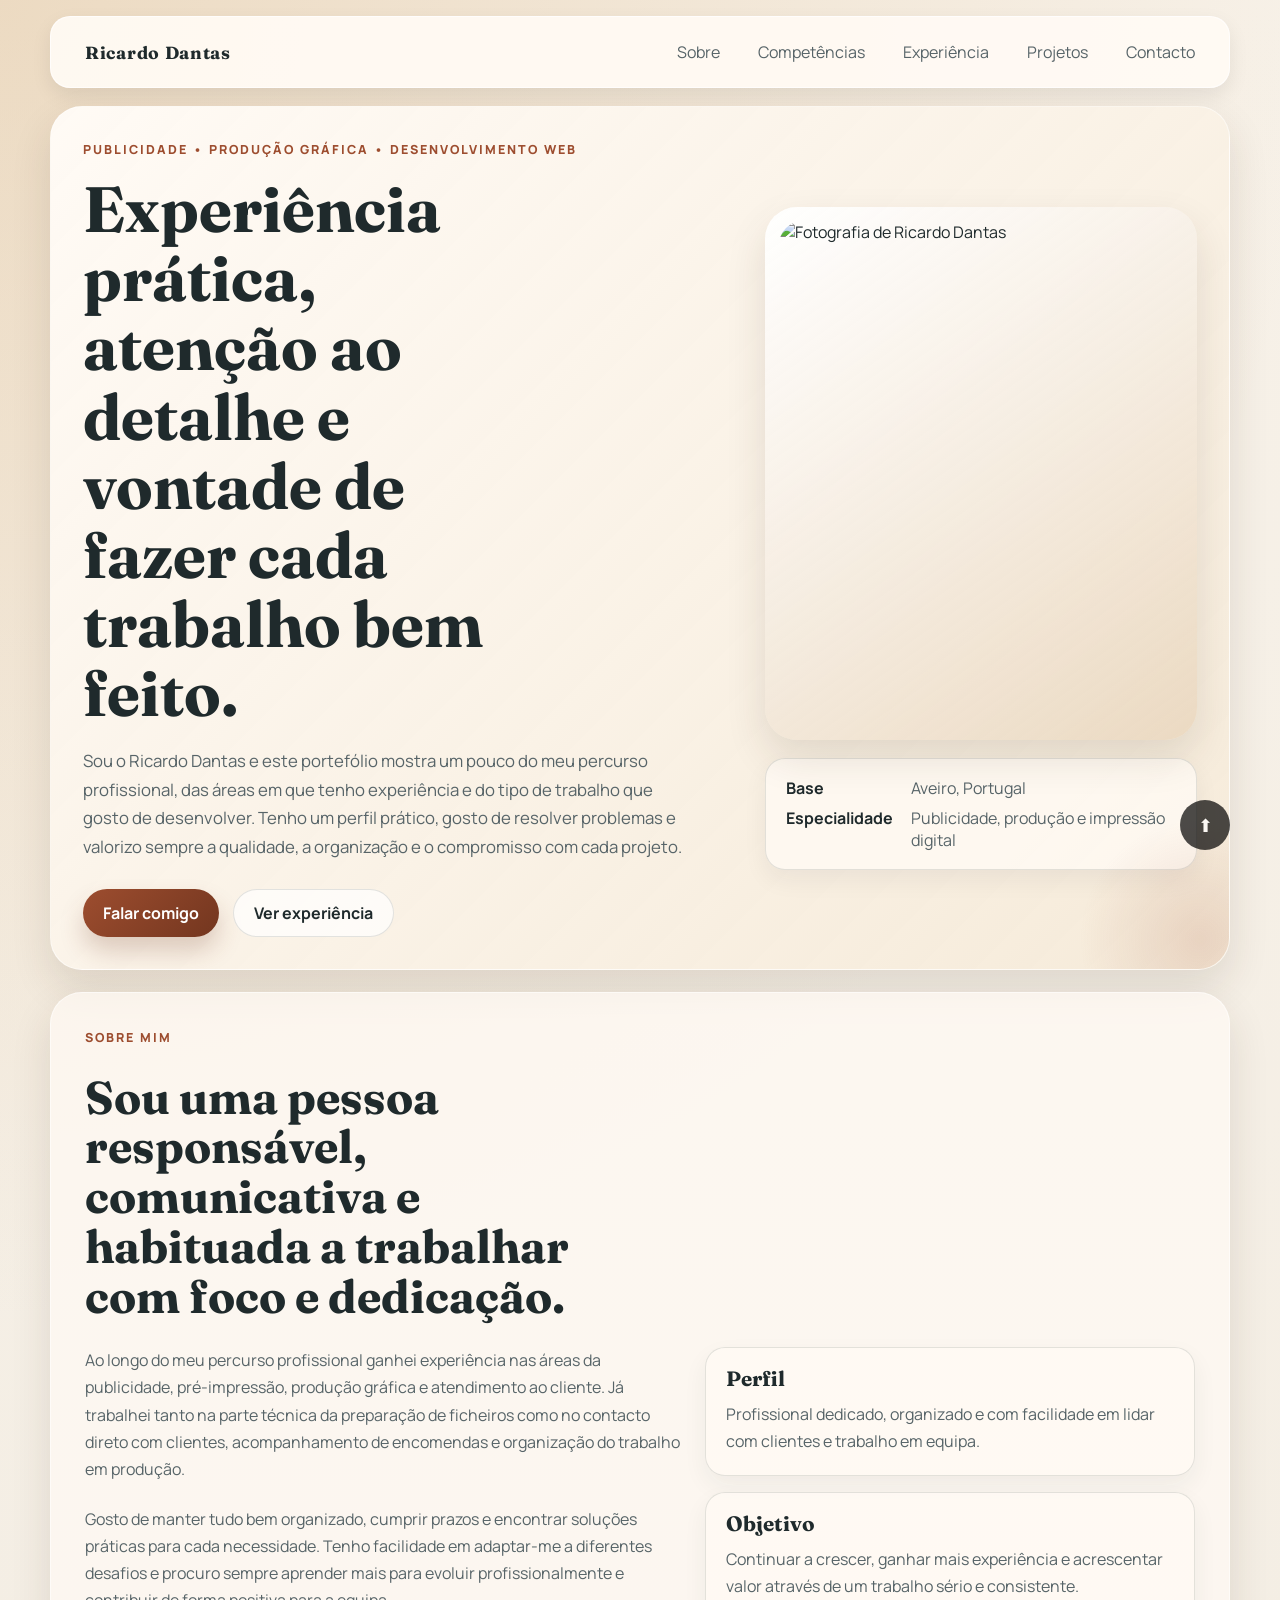
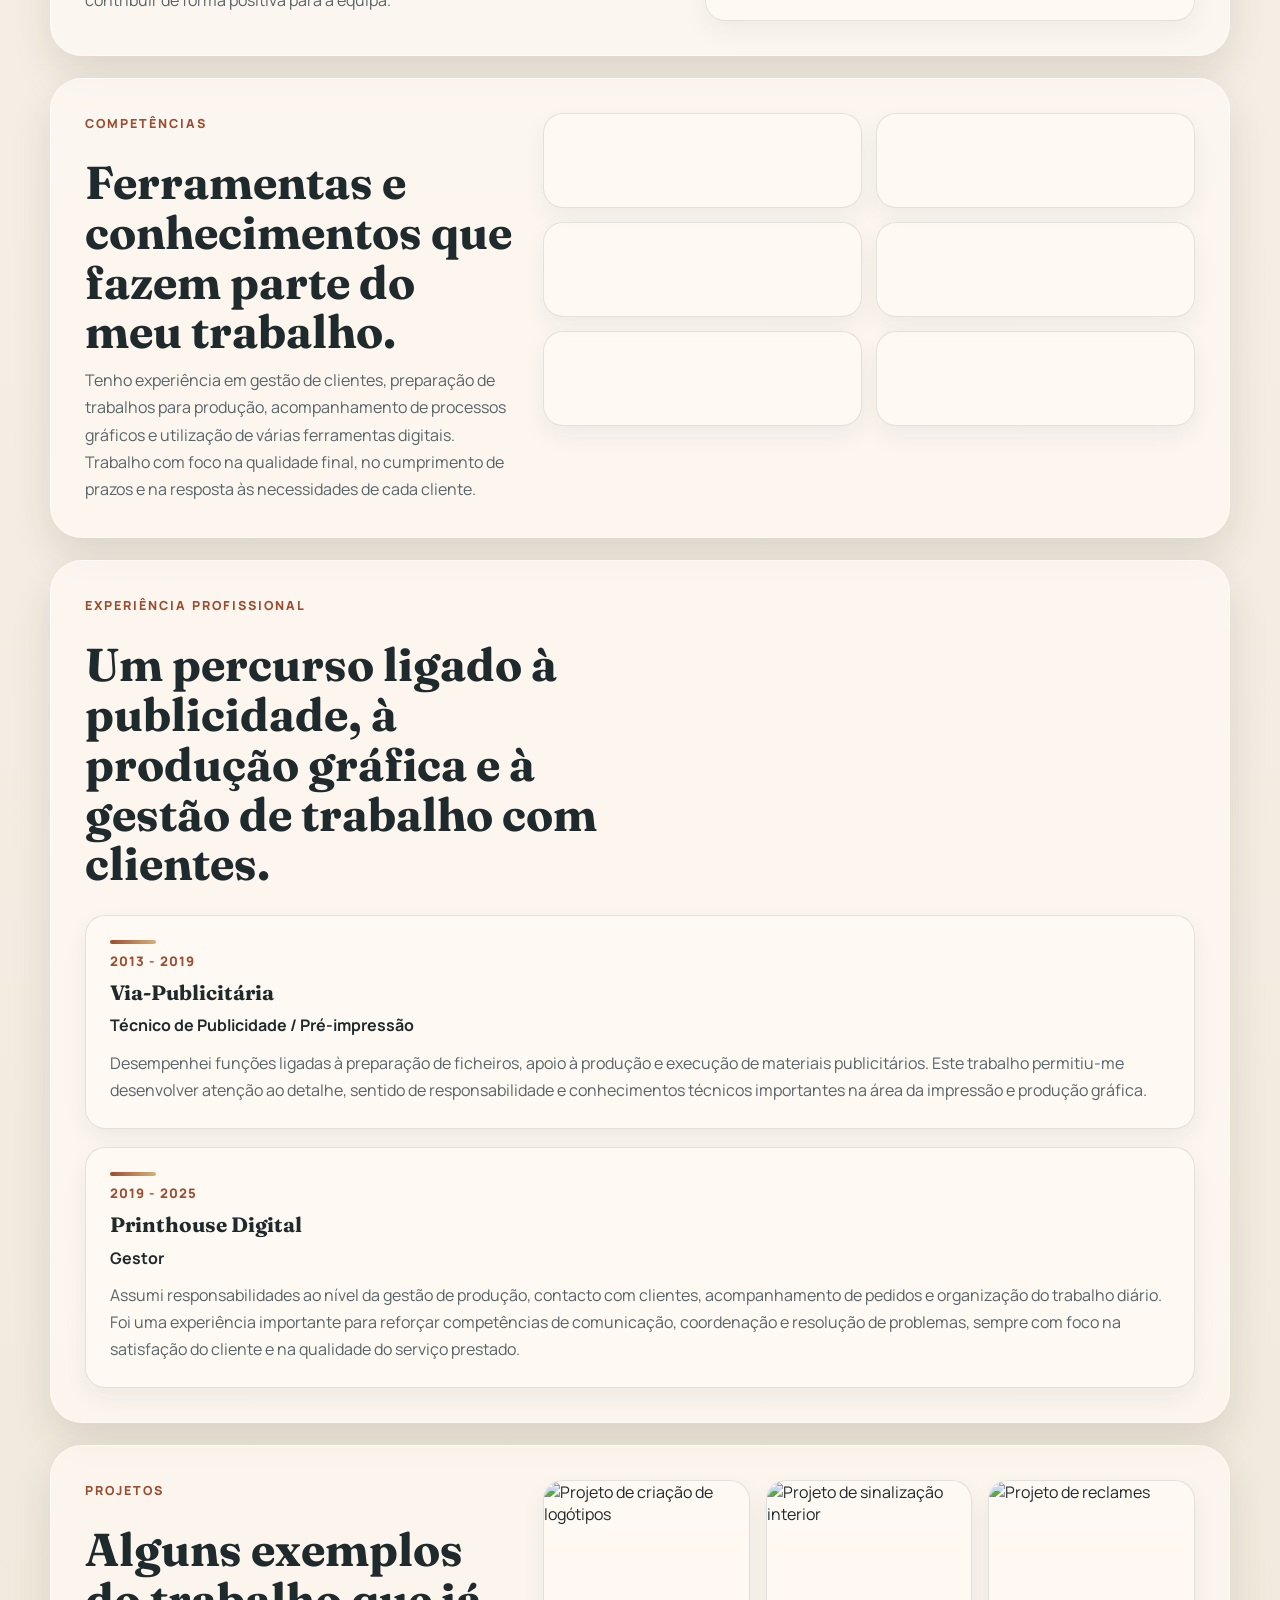
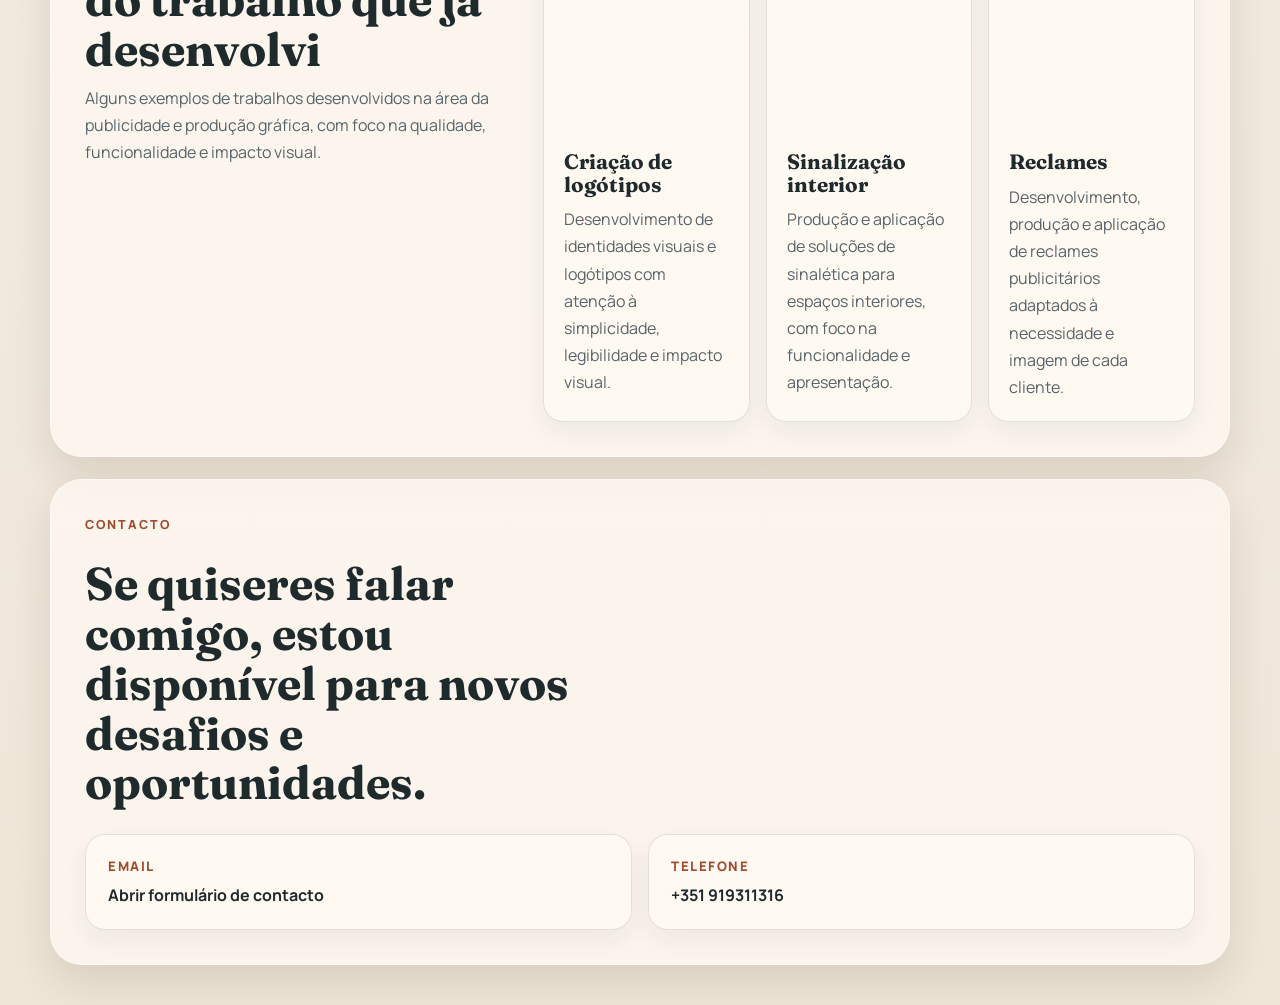
==== code/index.html @ 58f99d2b "primeiro commit" ====
<!DOCTYPE html>
<html lang="pt">
<head>
    <!-- Definições básicas do documento -->
    <meta charset="UTF-8">
    <meta name="viewport" content="width=device-width, initial-scale=1.0">

    <!-- Descrição da página para motores de pesquisa -->
    <meta name="description" content="Portefólio pessoal de Ricardo Dantas">

    <!-- Título da página apresentado no separador do navegador -->
    <title>Ricardo Dantas | Portefólio</title>

    <!-- Ligação antecipada aos servidores das fontes Google para melhor desempenho -->
    <link rel="preconnect" href="https://fonts.googleapis.com">
    <link rel="preconnect" href="https://fonts.gstatic.com" crossorigin>

    <!-- Importação das fontes utilizadas no site -->
    <link href="https://fonts.googleapis.com/css2?family=Fraunces:wght@500;600;700&family=Manrope:wght@400;500;700;800&display=swap" rel="stylesheet">

    <!-- Ligação ao ficheiro CSS principal -->
    <link rel="stylesheet" href="principal.css">

    <!-- Ícone apresentado no separador do navegador -->
    <link rel="icon" href="Favicon/favicon-32x32.png" type="image/png">
</head>
<body>
    <!-- Botão flutuante para voltar ao topo da página -->
    <a href="#inicio" class="botao-topo">⬆</a>

    <!-- Contentor geral da página -->
    <div class="pagina">

        <!-- Menu de navegação principal -->
        <nav class="menu">
            <!-- Nome / logótipo textual com ligação ao início -->
            <a href="#inicio" class="logo">Ricardo Dantas</a>

            <!-- Ligações de navegação entre secções da página -->
            <div class="menu-links">
                <a href="#sobre">Sobre</a>
                <a href="#competencias">Competências</a>
                <a href="#experiencia">Experiência</a>
                <a href="#projetos">Projetos</a>
                <a href="contactos.html">Contacto</a>
            </div>
        </nav>

        <!-- Cabeçalho principal da página -->
        <header class="topo">
            <!-- Secção hero / apresentação inicial -->
            <section id="inicio" class="hero">
                
                <!-- Bloco de texto principal de apresentação -->
                <div class="hero-texto">
                    <p class="rotulo">Publicidade • Produção gráfica • Desenvolvimento Web</p>
                    
                    <!-- Título principal da página -->
                    <h1>Experiência prática, atenção ao detalhe e vontade de fazer cada trabalho bem feito.</h1>
                    
                    <!-- Pequena apresentação pessoal -->
                    <p class="descricao-hero">
                        Sou o Ricardo Dantas e este portefólio mostra um pouco do meu percurso profissional,
                        das áreas em que tenho experiência e do tipo de trabalho que gosto de desenvolver.
                        Tenho um perfil prático, gosto de resolver problemas e valorizo sempre a qualidade,
                        a organização e o compromisso com cada projeto.
                    </p>

                    <!-- Botões de ação principais -->
                    <div class="hero-botoes">
                        <a href="contactos.html" class="botao botao-falar">Falar comigo</a>
                        <a href="#experiencia" class="botao botao-experiencia">Ver experiência</a>
                    </div>
                </div>

                <!-- Lado direito da hero com fotografia e informação rápida -->
                <div class="hero-lado">
                    <!-- Fotografia principal -->
                    <div class="foto-principal">
                        <img src="Imagens/eu1.jpeg" alt="Fotografia de Ricardo Dantas">
                    </div>

                    <!-- Cartão com informação resumida -->
                    <div class="cartao-info">
                        <strong>Base</strong>
                        <span>Aveiro, Portugal</span>
                        <strong>Especialidade</strong>
                        <span>Publicidade, produção e impressão digital</span>
                    </div>
                </div>
            </section>
        </header>

        <!-- Conteúdo principal do site -->
        <main>

            <!-- Secção Sobre mim -->
            <section id="sobre" class="secao">
                <div class="cabecalho-secao">
                    <p class="rotulo">Sobre mim</p>
                    <h2>Sou uma pessoa responsável, comunicativa e habituada a trabalhar com foco e dedicação.</h2>
                </div>

                <div class="grelha-sobre">
                    <!-- Texto descritivo sobre o perfil profissional -->
                    <div class="texto-sobre">
                        <p>
                            Ao longo do meu percurso profissional ganhei experiência nas áreas da publicidade,
                            pré-impressão, produção gráfica e atendimento ao cliente. Já trabalhei tanto na
                            parte técnica da preparação de ficheiros como no contacto direto com clientes,
                            acompanhamento de encomendas e organização do trabalho em produção.
                        </p>
                        <p>
                            Gosto de manter tudo bem organizado, cumprir prazos e encontrar soluções práticas
                            para cada necessidade. Tenho facilidade em adaptar-me a diferentes desafios e procuro
                            sempre aprender mais para evoluir profissionalmente e contribuir de forma positiva
                            para a equipa.
                        </p>
                    </div>

                    <!-- Pequenos cartões com resumo do perfil e objetivo -->
                    <div class="grelha-mini-cartoes">
                        <article class="mini-cartao">
                            <h3>Perfil</h3>
                            <p>Profissional dedicado, organizado e com facilidade em lidar com clientes e trabalho em equipa.</p>
                        </article>

                        <article class="mini-cartao">
                            <h3>Objetivo</h3>
                            <p>Continuar a crescer, ganhar mais experiência e acrescentar valor através de um trabalho sério e consistente.</p>
                        </article>
                    </div>
                </div>
            </section>

            <!-- Secção de competências -->
            <section id="competencias" class="secao">
                <div class="bloco-lateral">
                    <!-- Texto introdutório da secção -->
                    <div class="cabecalho-secao lateral">
                        <p class="rotulo">Competências</p>
                        <h2>Ferramentas e conhecimentos que fazem parte do meu trabalho.</h2>
                        <p>
                            Tenho experiência em gestão de clientes, preparação de trabalhos para produção,
                            acompanhamento de processos gráficos e utilização de várias ferramentas digitais.
                            Trabalho com foco na qualidade final, no cumprimento de prazos e na resposta às
                            necessidades de cada cliente.
                        </p>
                    </div>

                    <!-- Grelha com as competências / ferramentas -->
                    <div class="grelha-competencias">
                        <div class="cartao-competencia illustrator"><span></span></div>
                        <div class="cartao-competencia photoshop"><span></span></div>
                        <div class="cartao-competencia html"><span></span></div>
                        <div class="cartao-competencia css"><span></span></div>
                        <div class="cartao-competencia sql"><span></span></div>
                        <div class="cartao-competencia java"><span></span></div>
                    </div>
                </div>
            </section>

            <!-- Secção de experiência profissional -->
            <section id="experiencia" class="secao">
                <div class="cabecalho-secao">
                    <p class="rotulo">Experiência profissional</p>
                    <h2>Um percurso ligado à publicidade, à produção gráfica e à gestão de trabalho com clientes.</h2>
                </div>

                <!-- Cartões com experiências profissionais -->
                <div class="grelha-experiencia">
                    <article class="cartao-experiencia">
                        <span class="periodo">2013 - 2019</span>
                        <h3>Via-Publicitária</h3>
                        <p class="cargo">Técnico de Publicidade / Pré-impressão</p>
                        <p>
                            Desempenhei funções ligadas à preparação de ficheiros, apoio à produção e execução
                            de materiais publicitários. Este trabalho permitiu-me desenvolver atenção ao detalhe,
                            sentido de responsabilidade e conhecimentos técnicos importantes na área da impressão
                            e produção gráfica.
                        </p>
                    </article>

                    <article class="cartao-experiencia">
                        <span class="periodo">2019 - 2025</span>
                        <h3>Printhouse Digital</h3>
                        <p class="cargo">Gestor</p>
                        <p>
                            Assumi responsabilidades ao nível da gestão de produção, contacto com clientes,
                            acompanhamento de pedidos e organização do trabalho diário. Foi uma experiência
                            importante para reforçar competências de comunicação, coordenação e resolução de
                            problemas, sempre com foco na satisfação do cliente e na qualidade do serviço prestado.
                        </p>
                    </article>
                </div>
            </section>

            <!-- Secção de projetos -->
            <section id="projetos" class="secao">
                <div class="bloco-lateral">
                    <!-- Texto introdutório da secção -->
                    <div class="cabecalho-secao lateral texto-projetos">
                        <p class="rotulo">Projetos</p>
                        <h2>Alguns exemplos do trabalho que já desenvolvi</h2>
                        <p>
                            Alguns exemplos de trabalhos desenvolvidos na área da publicidade e produção gráfica, com foco na qualidade, funcionalidade e impacto visual.
                        </p>
                    </div>

                    <!-- Grelha com os projetos apresentados -->
                    <div class="grelha-projetos">
                        <article class="cartao-projeto-elegance">
                            <img src="Imagens/logos.png" alt="Projeto de criação de logótipos">
                            <div class="texto-projeto">
                                <h3>Criação de logótipos</h3>
                                <p>Desenvolvimento de identidades visuais e logótipos com atenção à simplicidade, legibilidade e impacto visual.</p>
                            </div>
                        </article>

                        <article class="cartao-projeto">
                            <img src="Imagens/sinaletica_interior.png" alt="Projeto de sinalização interior">
                            <div class="texto-projeto">
                                <h3>Sinalização interior</h3>
                                <p>Produção e aplicação de soluções de sinalética para espaços interiores, com foco na funcionalidade e apresentação.</p>
                            </div>
                        </article>

                        <article class="cartao-projeto">
                            <img src="Imagens/reclames.png" alt="Projeto de reclames">
                            <div class="texto-projeto">
                                <h3>Reclames</h3>
                                <p>Desenvolvimento, produção e aplicação de reclames publicitários adaptados à necessidade e imagem de cada cliente.</p>
                            </div>
                        </article>
                    </div>
                </div>
            </section>

            <!-- Secção de contacto -->
            <section id="contacto" class="secao">
                <div class="cabecalho-secao">
                    <p class="rotulo">Contacto</p>
                    <h2>Se quiseres falar comigo, estou disponível para novos desafios e oportunidades.</h2>
                </div>

                <!-- Opções rápidas de contacto -->
                <div class="grelha-contacto">
                    <a href="contactos.html" class="cartao-contacto">
                        <span>Email</span>
                        <strong>Abrir formulário de contacto</strong>
                    </a>

                    <a href="contactos.html" class="cartao-contacto">
                        <span>Telefone</span>
                        <strong>+351 919311316</strong>
                    </a>
                </div>
            </section>
        </main>
    </div>

</body>
</html>
---- code/principal.css ----
/* =========================================================
   VARIÁVEIS GLOBAIS
   Cores, sombras, raios e largura máxima do layout
========================================================= */
:root {
    --cor-fundo: #f3ede3;
    --cor-superficie: rgba(255, 250, 244, 0.8);
    --cor-texto: #1f2a2c;
    --cor-texto-suave: #576468;
    --cor-linha: rgba(31, 42, 44, 0.12);
    --cor-marca: #9d4d2f;
    --cor-marca-escura: #73361f;
    --cor-destaque: #d8b07b;
    --sombra: 0 18px 40px rgba(54, 38, 24, 0.12);
    --raio-grande: 28px;
    --raio-medio: 20px;
    --raio-pequeno: 14px;
    --largura-maxima: 1180px;
}

/* =========================================================
   REGRAS GERAIS
   Reset básico e estilos globais
========================================================= */
* {
    box-sizing: border-box;
}

html {
    scroll-behavior: smooth;
}

body {
    margin: 0;
    font-family: "Manrope", sans-serif;
    color: var(--cor-texto);
    background:
        radial-gradient(circle at top left, rgba(216, 176, 123, 0.35), transparent 30%),
        linear-gradient(180deg, #f7f1e8 0%, var(--cor-fundo) 52%, #efe6d8 100%);
}

img {
    display: block;
    max-width: 100%;
}

a {
    color: inherit;
}

section {
    scroll-margin-top: 110px;
}

/* =========================================================
   ESTRUTURA GERAL DA PÁGINA
========================================================= */
.pagina {
    width: min(calc(100% - 32px), var(--largura-maxima));
    margin: 16px auto 40px;
}

.topo,
.secao {
    border: 1px solid rgba(255, 255, 255, 0.55);
    border-radius: 32px;
    background: rgba(255, 250, 244, 0.72);
    box-shadow: var(--sombra);
}

.topo {
    position: relative;
    overflow: hidden;
    padding: 32px;
    background:
        linear-gradient(135deg, rgba(255, 250, 244, 0.92), rgba(243, 229, 207, 0.78)),
        #fff;
}

/* Efeito decorativo no canto inferior direito do topo */
.topo::after {
    content: "";
    position: absolute;
    right: -100px;
    bottom: -100px;
    width: 260px;
    height: 260px;
    border-radius: 50%;
    background: radial-gradient(circle, rgba(157, 77, 47, 0.15), transparent 65%);
    pointer-events: none;
}

main {
    display: grid;
    gap: 22px;
    margin-top: 22px;
}

.secao {
    padding: 34px;
    animation: aparecer 0.8s ease both;
}

/* =========================================================
   MENU DE NAVEGAÇÃO
========================================================= */
.menu {
    display: flex;
    align-items: center;
    justify-content: space-between;
    gap: 24px;
    margin-bottom: 18px;
    position: static;
    top: 10px;
    z-index: 1000;
    padding: 14px 20px;
    border: 1px solid rgba(255, 255, 255, 0.7);
    border-radius: 20px;
    background-color: rgba(255, 250, 244, 0.95);
    box-shadow: 0 8px 20px rgba(0, 0, 0, 0.08);
}

/* Nome/logótipo no menu */
.logo {
    font-family: "Fraunces", serif;
    font-size: 1.1rem;
    font-weight: 700;
    text-decoration: none;
    letter-spacing: 0.04em;
    padding: 10px 14px;
    border-radius: 999px;
}

/* Área dos links do menu */
.menu-links {
    display: flex;
    flex-wrap: wrap;
    justify-content: flex-end;
    gap: 10px;
    border-radius: 999px;
    text-decoration: none;
    color: var(--cor-texto-suave);
    transition: background-color 0.25s ease, color 0.25s ease, transform 0.25s ease;
}

/* Estilo de cada link do menu */
.menu-links a {
    padding: 10px 14px;
    border-radius: 999px;
    text-decoration: none;
    color: var(--cor-texto-suave);
    transition: background-color 0.25s ease, color 0.25s ease, transform 0.25s ease;
}

/* Efeitos hover/focus no logótipo e links */
.logo:hover,
.menu-links a:hover,
.menu-links a:focus-visible {
    color: var(--cor-texto);
    background-color: rgba(255, 255, 255, 0.9);
    transform: translateY(-1px) scale(1.03);
}

.logo:hover {
    background-color: #efe6d8;
}

/* =========================================================
   TIPOGRAFIA E TEXTOS
========================================================= */
.rotulo {
    margin: 0 0 14px;
    font-size: 0.78rem;
    font-weight: 800;
    letter-spacing: 0.16em;
    text-transform: uppercase;
    color: var(--cor-marca);
}

h1,
h2,
h3 {
    margin: 0;
    font-family: "Fraunces", serif;
    line-height: 1.08;
}

h1 {
    max-width: 11ch;
    font-size: clamp(2.8rem, 5vw, 5.2rem);
}

h2 {
    max-width: 16ch;
    font-size: clamp(2rem, 3.6vw, 3rem);
}

h3 {
    font-size: 1.3rem;
}

p {
    margin: 0;
    line-height: 1.7;
    color: var(--cor-texto-suave);
}

/* =========================================================
   SECÇÃO HERO / APRESENTAÇÃO INICIAL
========================================================= */
.hero {
    display: grid;
    grid-template-columns: minmax(0, 1.2fr) minmax(280px, 0.8fr);
    gap: 34px;
    align-items: center;
}

/* Texto descritivo da área principal */
.descricao-hero {
    max-width: 60ch;
    margin-top: 20px;
    font-size: 1.05rem;
}

/* Área dos botões principais */
.hero-botoes {
    display: flex;
    flex-wrap: wrap;
    gap: 14px;
    margin-top: 28px;
}

/* Estilo base dos botões */
.botao,
.botao-falar {
    display: inline-flex;
    align-items: center;
    justify-content: center;
    min-height: 48px;
    padding: 0 20px;
    border-radius: 999px;
    text-decoration: none;
    font-weight: 700;
    transition: transform 0.25s ease, box-shadow 0.25s ease, background-color 0.25s ease;
}

/* Efeito ao passar o rato / navegar com teclado */
.botao:hover,
.botao:focus-visible {
    transform: translateY(-2px) scale(1.03);
}

/* Botão principal */
.botao-falar {
    color: #fff;
    background: linear-gradient(135deg, var(--cor-marca), var(--cor-marca-escura));
    box-shadow: 0 14px 24px rgba(115, 54, 31, 0.22);
}

/* Botão secundário */
.botao-experiencia {
    border: 1px solid var(--cor-linha);
    background: rgba(255, 255, 255, 0.7);
}

/* Lado direito da hero */
.hero-lado {
    display: grid;
    gap: 18px;
}

/* Moldura da imagem principal */
.foto-principal {
    padding: 14px;
    border-radius: 32px;
    background: linear-gradient(145deg, rgba(255, 255, 255, 0.95), rgba(230, 209, 182, 0.7));
    box-shadow: var(--sombra);
    animation: aparecer 0.9s ease both;
}

.foto-principal img {
    width: 100%;
    aspect-ratio: 4 / 5;
    object-fit: cover;
    border-radius: 24px;
}

/* =========================================================
   CARTÕES GERAIS
========================================================= */
.cartao-info,
.mini-cartao,
.cartao-experiencia,
.cartao-projeto,
.cartao-projeto-elegance,
.cartao-contacto,
.cartao-competencia {
    border: 1px solid var(--cor-linha);
    border-radius: var(--raio-medio);
    background: var(--cor-superficie);
    box-shadow: 0 10px 24px rgba(31, 42, 44, 0.06);
}

/* Cartão de informação rápida na hero */
.cartao-info {
    display: grid;
    grid-template-columns: auto 1fr;
    gap: 8px 18px;
    padding: 18px 20px;
}

.cartao-info strong {
    color: var(--cor-texto);
}

.cartao-info span {
    color: var(--cor-texto-suave);
}

/* =========================================================
   CABEÇALHOS DAS SECÇÕES
========================================================= */
.cabecalho-secao {
    display: grid;
    gap: 10px;
    margin-bottom: 26px;
}

.cabecalho-secao p {
    max-width: 58ch;
}

/* Estrutura com texto lateral e conteúdo ao lado */
.bloco-lateral {
    display: grid;
    grid-template-columns: minmax(240px, 0.8fr) minmax(0, 1.2fr);
    gap: 24px;
    align-items: start;
}

.lateral {
    margin-bottom: 0;
    position: static;
    top: 90px;
}

/* =========================================================
   SECÇÃO SOBRE
========================================================= */
.grelha-sobre {
    display: grid;
    grid-template-columns: minmax(0, 1.1fr) minmax(280px, 0.9fr);
    gap: 20px;
}

.texto-sobre {
    display: grid;
    gap: 16px;
}

.grelha-mini-cartoes {
    display: grid;
    gap: 16px;
}

.mini-cartao {
    padding: 20px;
    transition: transform 0.25s ease;
}

.mini-cartao:hover {
    transform: translateY(-4px) scale(1.03);
}

.mini-cartao p {
    margin-top: 10px;
}

/* SECÇÃO COMPETÊNCIAS */


.grelha-competencias {
    display: grid;
    grid-template-columns: repeat(2, minmax(0, 1fr));
    gap: 14px;
    align-content: start;
}

/* Cartões com logos/competências */
.cartao-competencia {
    display: flex;
    align-items: center;
    justify-content: center;
    min-height: 95px;
    padding: 18px 20px;
    text-align: center;
    color: #ffffff;
    background-size: cover;
    background-position: center;
    background-repeat: no-repeat;
    position: relative;
    overflow: hidden;
    transition: transform 0.25s ease, box-shadow 0.25s ease;
}

/* Camada decorativa/overlay */
.cartao-competencia::before {
    content: "";
    position: absolute;
    inset: 0;
    background: rgba(255, 255, 255, 0);
}

.cartao-competencia:hover {
    transform: translateY(-4px) scale(1.03);
    box-shadow: 0 16px 28px rgba(31, 42, 44, 0.08);
}

.cartao-competencia span {
    position: relative;
    z-index: 1;
    font-weight: 700;
}

/* Imagens de fundo para cada competência */
.illustrator {
    background-image: url("Imagens/illustrator.png");
}

.photoshop {
    background-image: url("Imagens/photoshop.png");
}

.html {
    background-image: url("Imagens/html.png");
}

.css {
    background-image: url("Imagens/css.png");
}

.sql {
    background-image: url("Imagens/sql.png");
}

.java {
    background-image: url("Imagens/java.png");
}

/* SECÇÃO EXPERIÊNCIA  */

.grelha-experiencia {
    display: grid;
    gap: 18px;
}

.cartao-experiencia {
    position: relative;
    padding: 24px;
    transition: transform 0.25s ease;
}

.cartao-experiencia:hover {
    transform: translateY(-4px) scale(1.1);
}

/* Linha decorativa no topo do cartão */
.cartao-experiencia::before {
    content: "";
    position: absolute;
    top: 24px;
    left: 24px;
    width: 46px;
    height: 4px;
    border-radius: 999px;
    background: linear-gradient(90deg, var(--cor-marca), var(--cor-destaque));
}

/* Período temporal da experiência */
.periodo {
    display: inline-block;
    margin-top: 12px;
    margin-bottom: 12px;
    color: var(--cor-marca);
    font-weight: 800;
    letter-spacing: 0.08em;
    text-transform: uppercase;
    font-size: 0.82rem;
}

/* Cargo desempenhado */
.cargo {
    margin-top: 8px;
    margin-bottom: 10px;
    color: var(--cor-texto);
    font-weight: 700;
}


/* SECÇÃO PROJETOS */

.grelha-projetos {
    display: grid;
    grid-template-columns: repeat(3, minmax(0, 1fr));
    gap: 16px;
}

.cartao-projeto-elegance,
.cartao-projeto {
    overflow: hidden;
    display: flex;
    flex-direction: column;
    min-height: 320px;
    transition: transform 0.28s ease, box-shadow 0.28s ease;
}

/* Efeito hover nos cartões de projeto */

.cartao-projeto-elegance:hover,
.cartao-projeto:hover {
    transform: translateY(-6px) scale(1.1);
    box-shadow: 0 20px 36px rgba(31, 42, 44, 0.12);
}

/* Imagens dos projetos */

.cartao-projeto-elegance img,
.cartao-projeto img {
    width: 100%;
    height: 250px;
    object-fit: cover;
    object-position: 55% center;
}

/* Texto interno dos projetos */

.texto-projeto {
    display: grid;
    gap: 10px;
    padding: 20px;
}

/* SECÇÃO CONTACTO */

.grelha-contacto {
    display: grid;
    grid-template-columns: repeat(2, minmax(0, 1fr));
    gap: 16px;
}

/* Cartões clicáveis de contacto */

.cartao-contacto {
    display: grid;
    gap: 8px;
    padding: 22px;
    text-decoration: none;
    transition: transform 0.25s ease;
}

.cartao-contacto span {
    color: var(--cor-marca);
    font-size: 0.82rem;
    font-weight: 800;
    letter-spacing: 0.12em;
    text-transform: uppercase;
}

.cartao-contacto strong {
    font-size: 1rem;
    line-height: 1.5;
}

.cartao-contacto:hover,
.cartao-contacto:focus-visible {
    transform: translateY(-3px) scale(1.03);
}

/* BOTÃO FIXO PARA VOLTAR AO TOPO*/

.botao-topo {
    position: fixed;
    bottom: 50px;
    right: 50px;
    background-color: #000;
    color: #fff;
    padding: 0;
    height: 50px;
    width: 50px;
    border-radius: 50%;
    text-decoration: none;
    font-size: 18px;
    opacity: 0.7;
    transition: 0.3s;
    display: flex;
    align-items: center;
    justify-content: center;
    z-index: 999;
}

.botao-topo:hover {
    opacity: 1;
    background-color: white;
    color: #000;
}

 /* ANIMAÇÃO DE ENTRADA*/

@keyframes aparecer {
    from {
        opacity: 0;
        transform: translateY(22px);
    }

    to {
        opacity: 1;
        transform: translateY(0);
    }
}

/*  RESPONSIVIDADE - TABLET */

@media (max-width: 960px) {
    .hero,
    .grelha-sobre,
    .bloco-lateral,
    .grelha-contacto,
    .grelha-projetos {
        grid-template-columns: 1fr;
    }

    .lateral {
        position: static;
    }

    .menu {
        flex-direction: column;
        align-items: flex-start;
    }

    .menu-links {
        justify-content: flex-start;
    }
}

/* RESPONSIVIDADE - TELEMÓVEL*/

@media (max-width: 720px) {
    .pagina {
        width: min(calc(100% - 20px), var(--largura-maxima));
        margin-top: 10px;
    }

    .topo,
    .secao {
        padding: 20px;
        border-radius: 24px;
    }

    .menu {
        padding: 12px 14px;
    }

    h1 {
        max-width: 100%;
        font-size: clamp(2.2rem, 12vw, 3.4rem);
    }

    h2 {
        max-width: 100%;
    }

    .hero {
        grid-template-columns: 1fr;
    }

    .hero-botoes {
        flex-direction: column;
    }

    .botao {
        width: 100%;
    }

    .grelha-competencias,
    .grelha-contacto {
        grid-template-columns: 1fr;
    }

    .cartao-projeto
    .cartao-projeto-elegance img {
        height: 200px;
    }
}
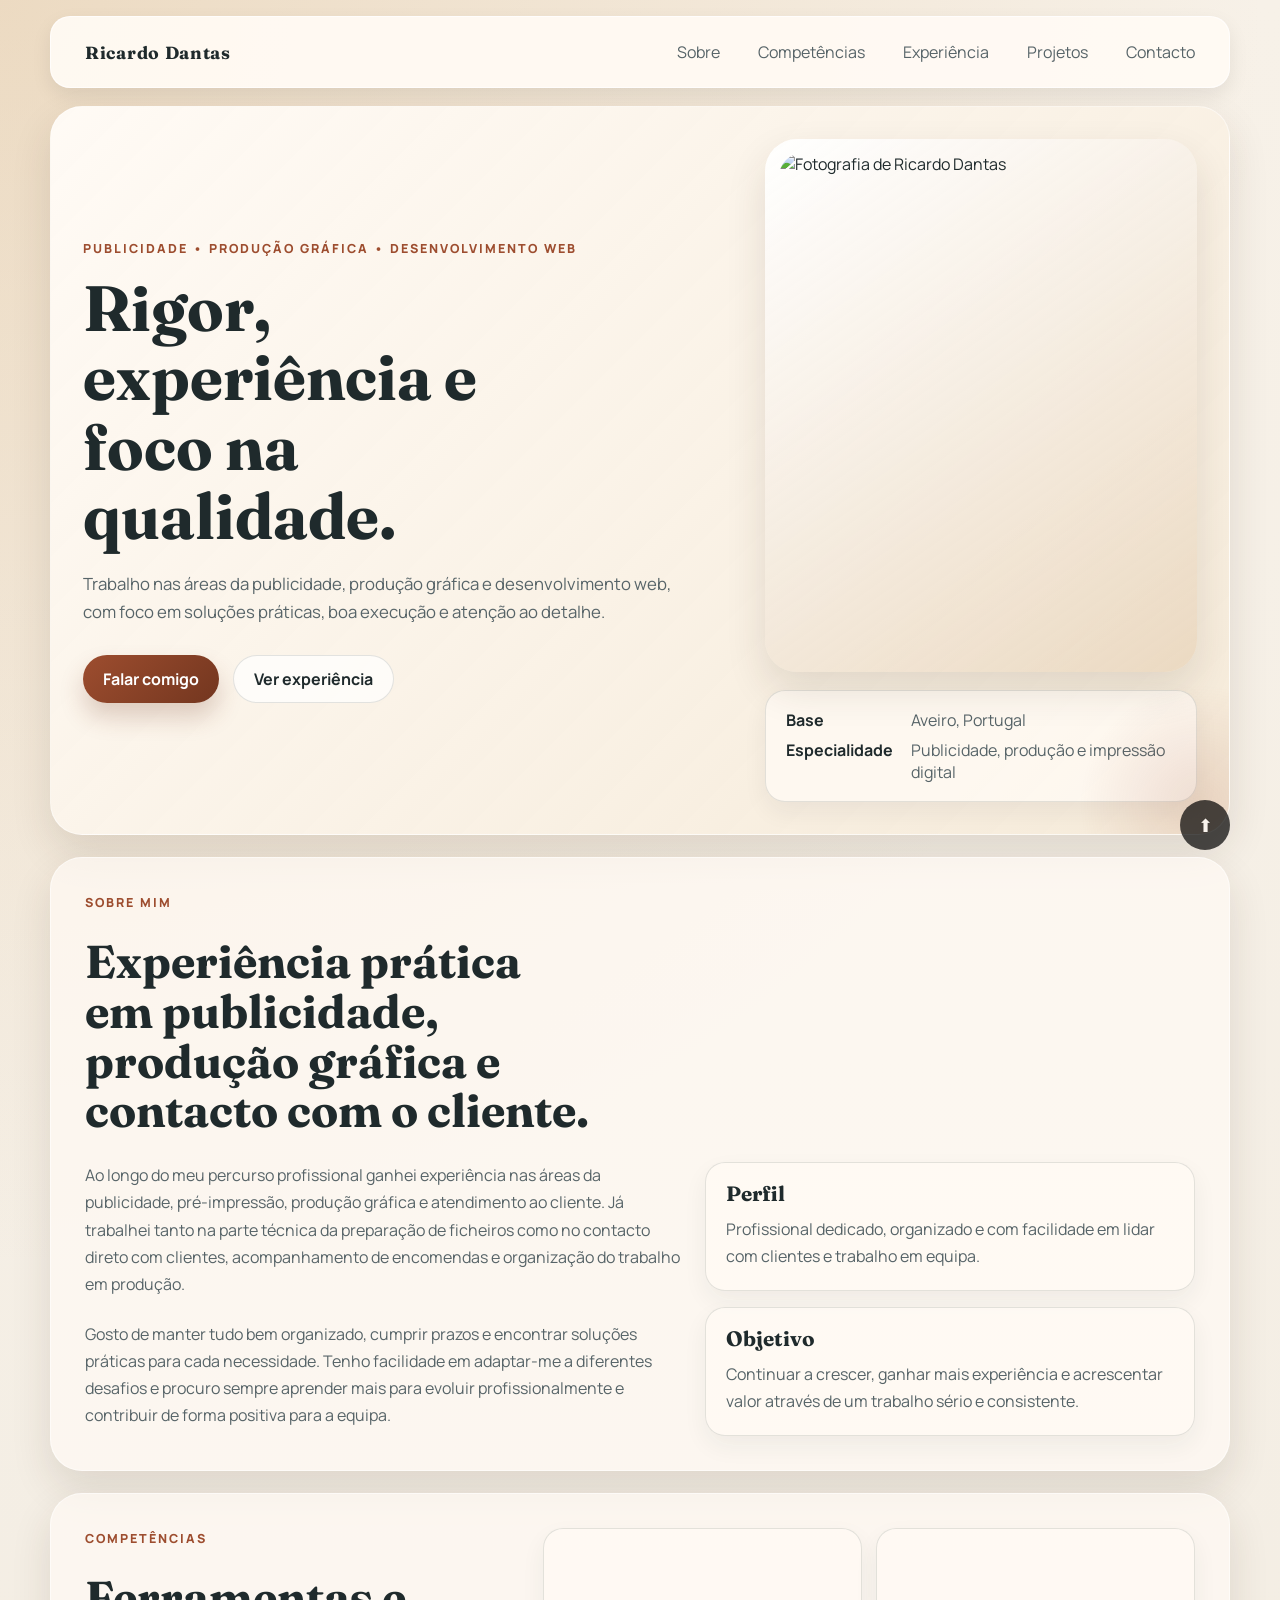
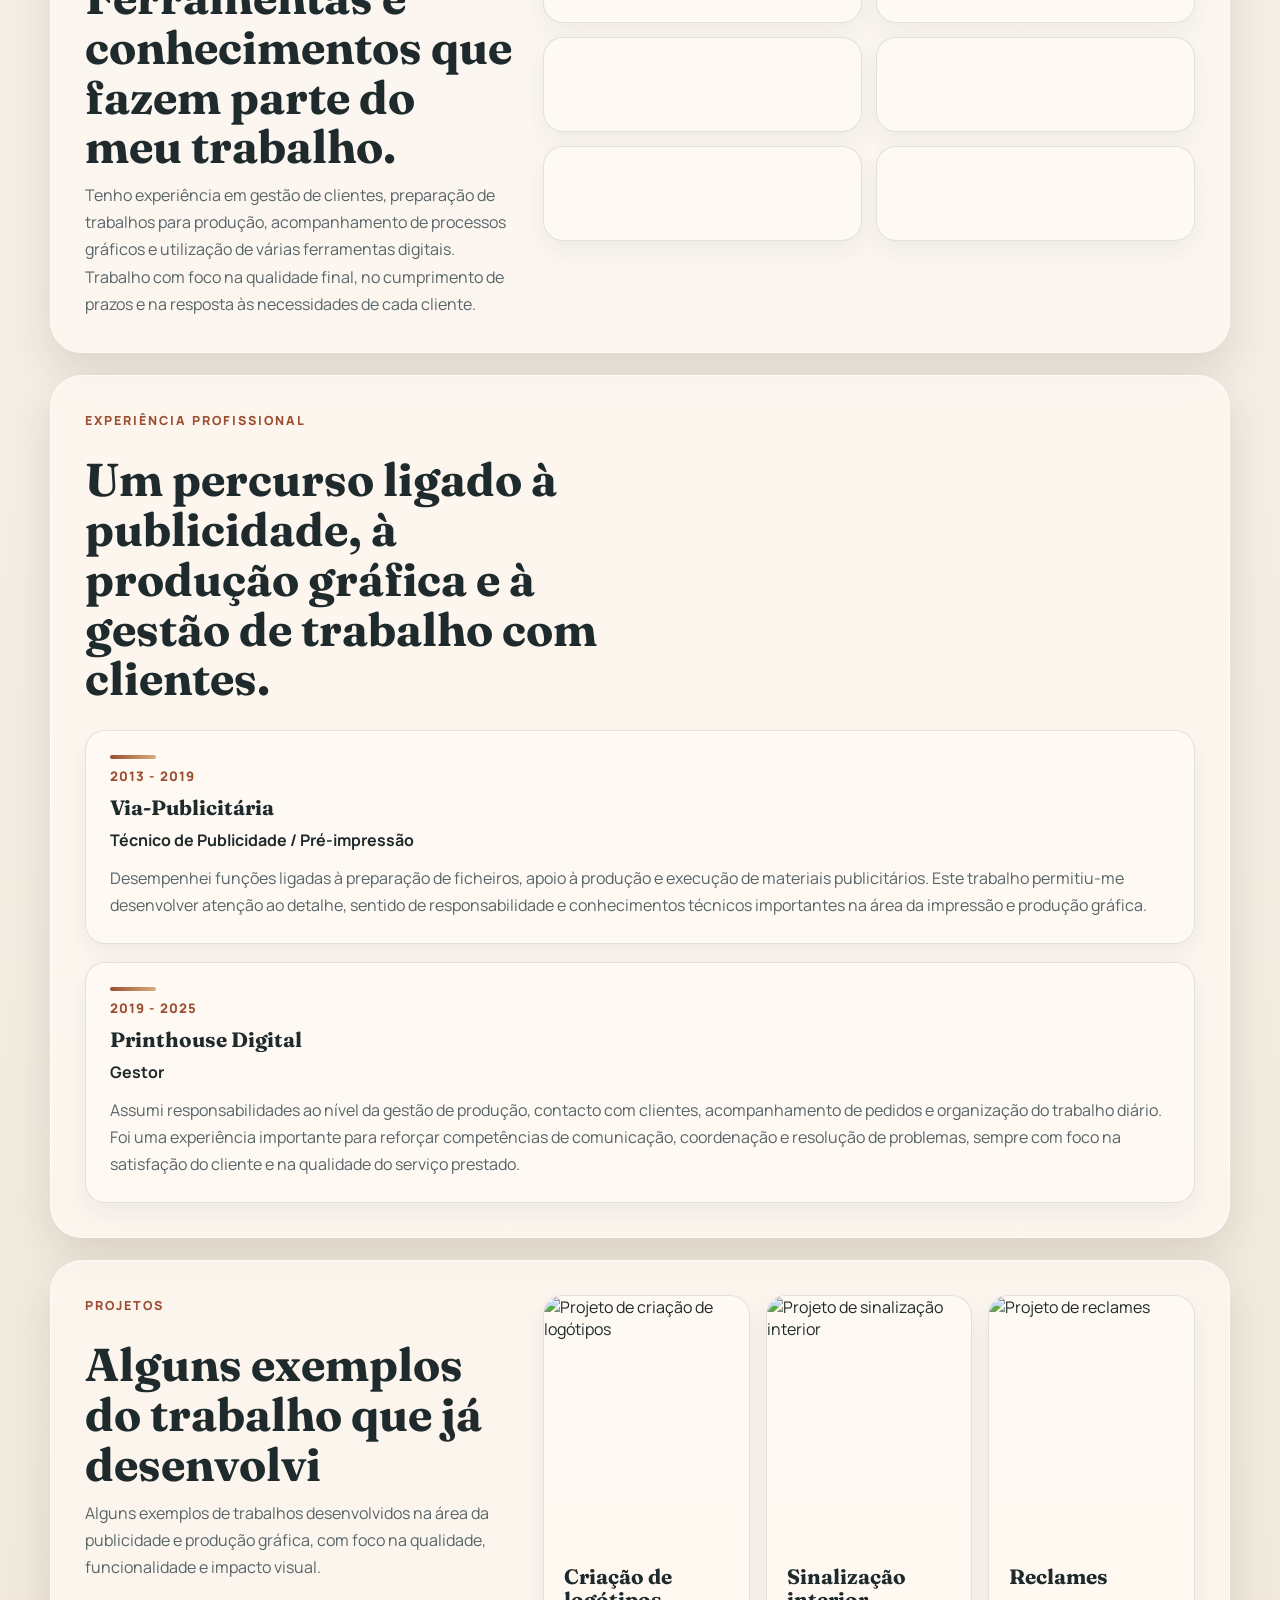
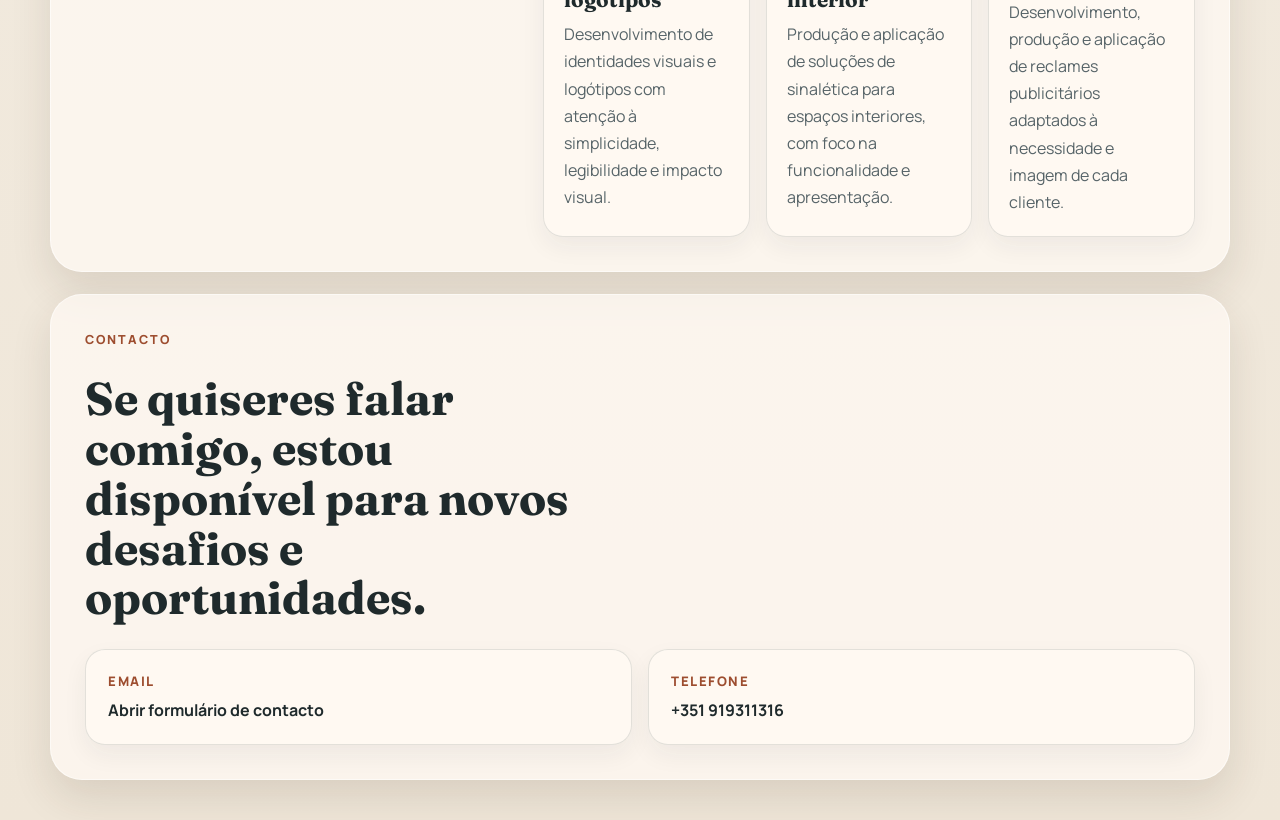
==== commit 69ca62c6: "5 commit" ====
--- a/code/index.html
+++ b/code/index.html
@@ -56,17 +56,15 @@
                     <p class="rotulo">Publicidade • Produção gráfica • Desenvolvimento Web</p>
                     
                     <!-- Título principal da página -->
-                    <h1>Experiência prática, atenção ao detalhe e vontade de fazer cada trabalho bem feito.</h1>
+                    <h1>Rigor, experiência e foco na qualidade.</h1>
                     
                     <!-- Pequena apresentação pessoal -->
                     <p class="descricao-hero">
-                        Sou o Ricardo Dantas e este portefólio mostra um pouco do meu percurso profissional,
-                        das áreas em que tenho experiência e do tipo de trabalho que gosto de desenvolver.
-                        Tenho um perfil prático, gosto de resolver problemas e valorizo sempre a qualidade,
-                        a organização e o compromisso com cada projeto.
+                       Trabalho nas áreas da publicidade, produção gráfica e desenvolvimento web,
+                     com foco em soluções práticas, boa execução e atenção ao detalhe.
                     </p>
 
-                    <!-- Botões de ação principais -->
+                    <!-- Botões de ação heros -->
                     <div class="hero-botoes">
                         <a href="contactos.html" class="botao botao-falar">Falar comigo</a>
                         <a href="#experiencia" class="botao botao-experiencia">Ver experiência</a>
@@ -98,7 +96,7 @@
             <section id="sobre" class="secao">
                 <div class="cabecalho-secao">
                     <p class="rotulo">Sobre mim</p>
-                    <h2>Sou uma pessoa responsável, comunicativa e habituada a trabalhar com foco e dedicação.</h2>
+                    <h2>Experiência prática em publicidade, produção gráfica e contacto com o cliente.</h2>
                 </div>
 
                 <div class="grelha-sobre">
@@ -148,7 +146,7 @@
                         </p>
                     </div>
 
-                    <!-- Grelha com as competências / ferramentas -->
+                    <!-- Grelha com as competências -->
                     <div class="grelha-competencias">
                         <div class="cartao-competencia illustrator"><span></span></div>
                         <div class="cartao-competencia photoshop"><span></span></div>
--- a/code/principal.css
+++ b/code/principal.css
@@ -1,7 +1,6 @@
-/* =========================================================
-   VARIÁVEIS GLOBAIS
-   Cores, sombras, raios e largura máxima do layout
-========================================================= */
+/* VARIÁVEIS GLOBAIS
+ Cores, sombras, raios e largura máxima do layout*/
+
 :root {
     --cor-fundo: #f3ede3;
     --cor-superficie: rgba(255, 250, 244, 0.8);
@@ -18,10 +17,9 @@
     --largura-maxima: 1180px;
 }
 
-/* =========================================================
-   REGRAS GERAIS
-   Reset básico e estilos globais
-========================================================= */
+/* REGRAS GERAIS
+Reset básico e estilos globais */
+
 * {
     box-sizing: border-box;
 }
@@ -52,9 +50,8 @@
     scroll-margin-top: 110px;
 }
 
-/* =========================================================
-   ESTRUTURA GERAL DA PÁGINA
-========================================================= */
+/* ESTRUTURA GERAL DA PÁGINA */
+
 .pagina {
     width: min(calc(100% - 32px), var(--largura-maxima));
     margin: 16px auto 40px;
@@ -101,9 +98,8 @@
     animation: aparecer 0.8s ease both;
 }
 
-/* =========================================================
-   MENU DE NAVEGAÇÃO
-========================================================= */
+/* MENU DE NAVEGAÇÃO*/
+
 .menu {
     display: flex;
     align-items: center;
@@ -129,6 +125,7 @@
     letter-spacing: 0.04em;
     padding: 10px 14px;
     border-radius: 999px;
+    transition: background-color 0.25s ease, color 0.25s ease, transform 0.25s ease;
 }
 
 /* Área dos links do menu */
@@ -165,9 +162,8 @@
     background-color: #efe6d8;
 }
 
-/* =========================================================
-   TIPOGRAFIA E TEXTOS
-========================================================= */
+/*TIPOGRAFIA E TEXTOS */
+
 .rotulo {
     margin: 0 0 14px;
     font-size: 0.78rem;
@@ -205,9 +201,9 @@
     color: var(--cor-texto-suave);
 }
 
-/* =========================================================
-   SECÇÃO HERO / APRESENTAÇÃO INICIAL
-========================================================= */
+/* SECÇÃO HERO / APRESENTAÇÃO INICIAL*/
+
+
 .hero {
     display: grid;
     grid-template-columns: minmax(0, 1.2fr) minmax(280px, 0.8fr);
@@ -285,9 +281,8 @@
     border-radius: 24px;
 }
 
-/* =========================================================
-   CARTÕES GERAIS
-========================================================= */
+/* CARTÕES */
+
 .cartao-info,
 .mini-cartao,
 .cartao-experiencia,
@@ -317,9 +312,8 @@
     color: var(--cor-texto-suave);
 }
 
-/* =========================================================
-   CABEÇALHOS DAS SECÇÕES
-========================================================= */
+/* CABEÇALHOS DAS SECÇÕES*/
+
 .cabecalho-secao {
     display: grid;
     gap: 10px;
@@ -344,9 +338,8 @@
     top: 90px;
 }
 
-/* =========================================================
-   SECÇÃO SOBRE
-========================================================= */
+/* SECÇÃO SOBRE*/
+
 .grelha-sobre {
     display: grid;
     grid-template-columns: minmax(0, 1.1fr) minmax(280px, 0.9fr);
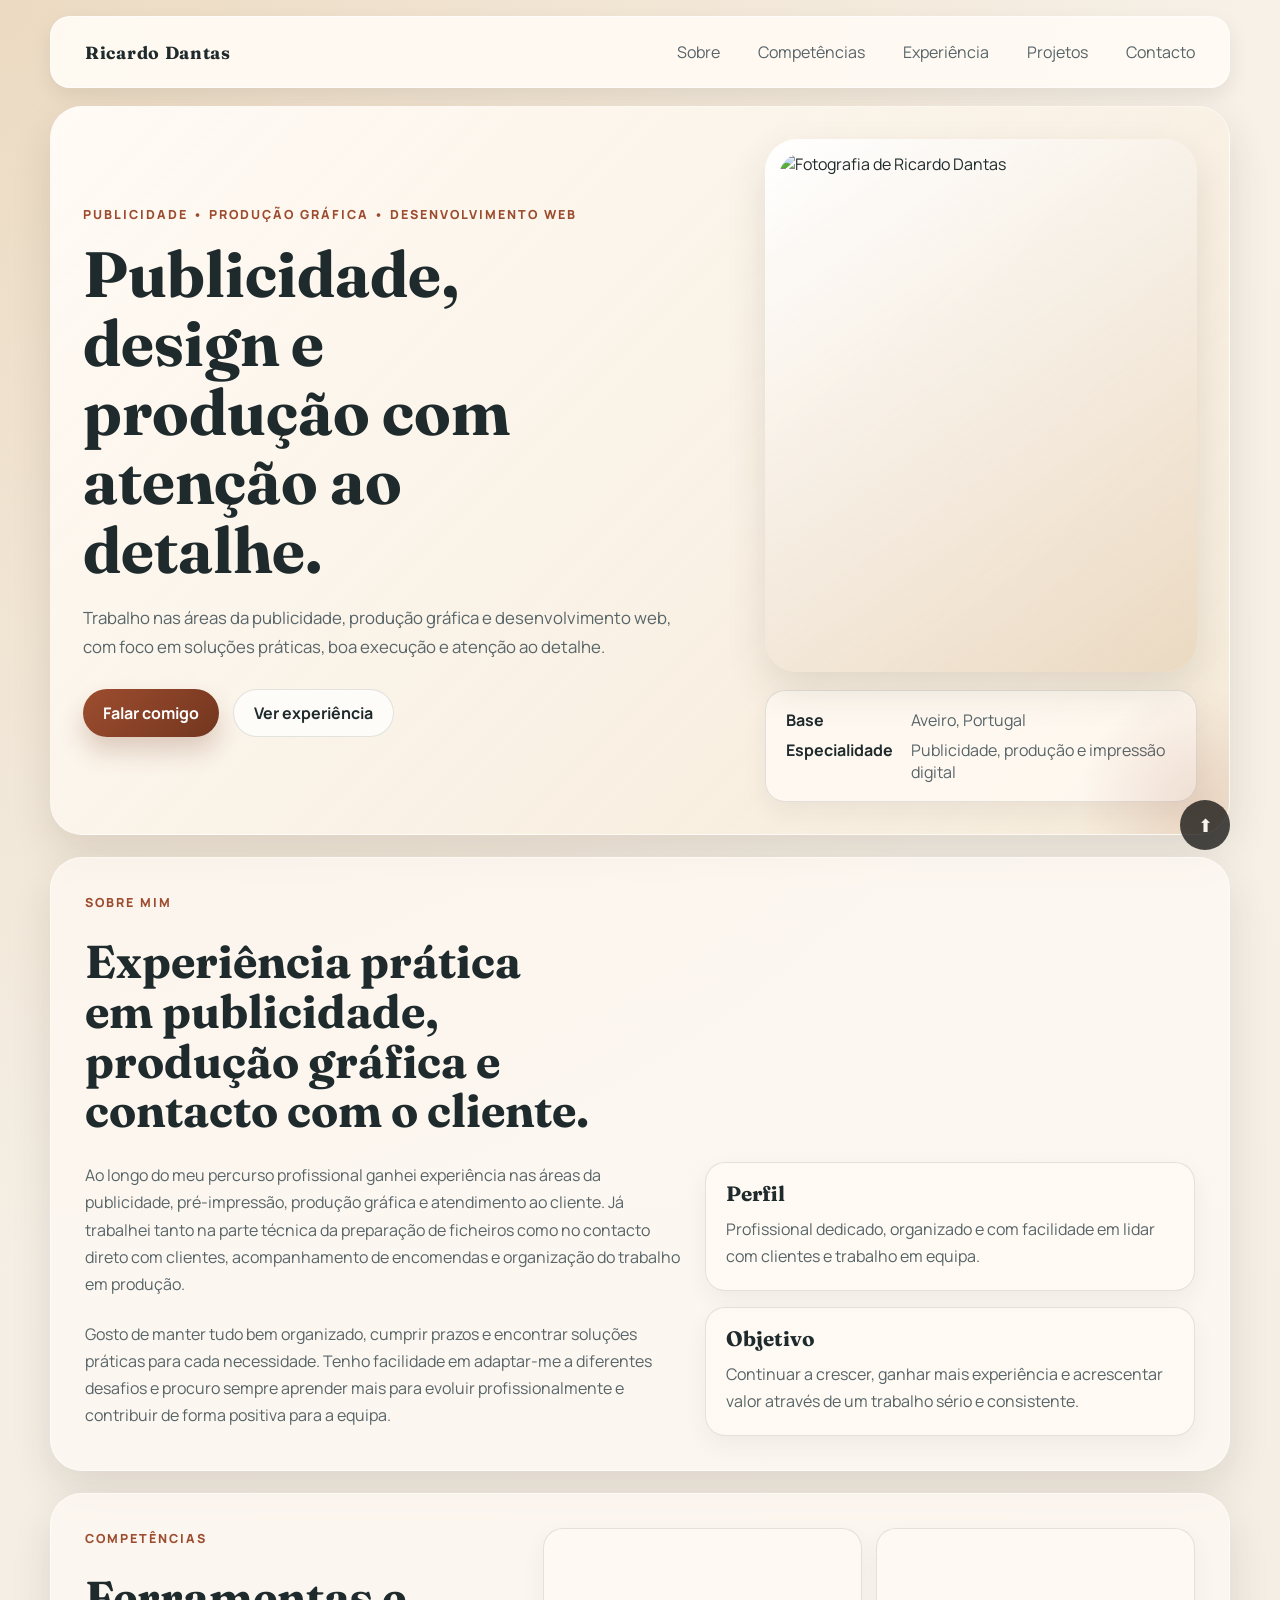
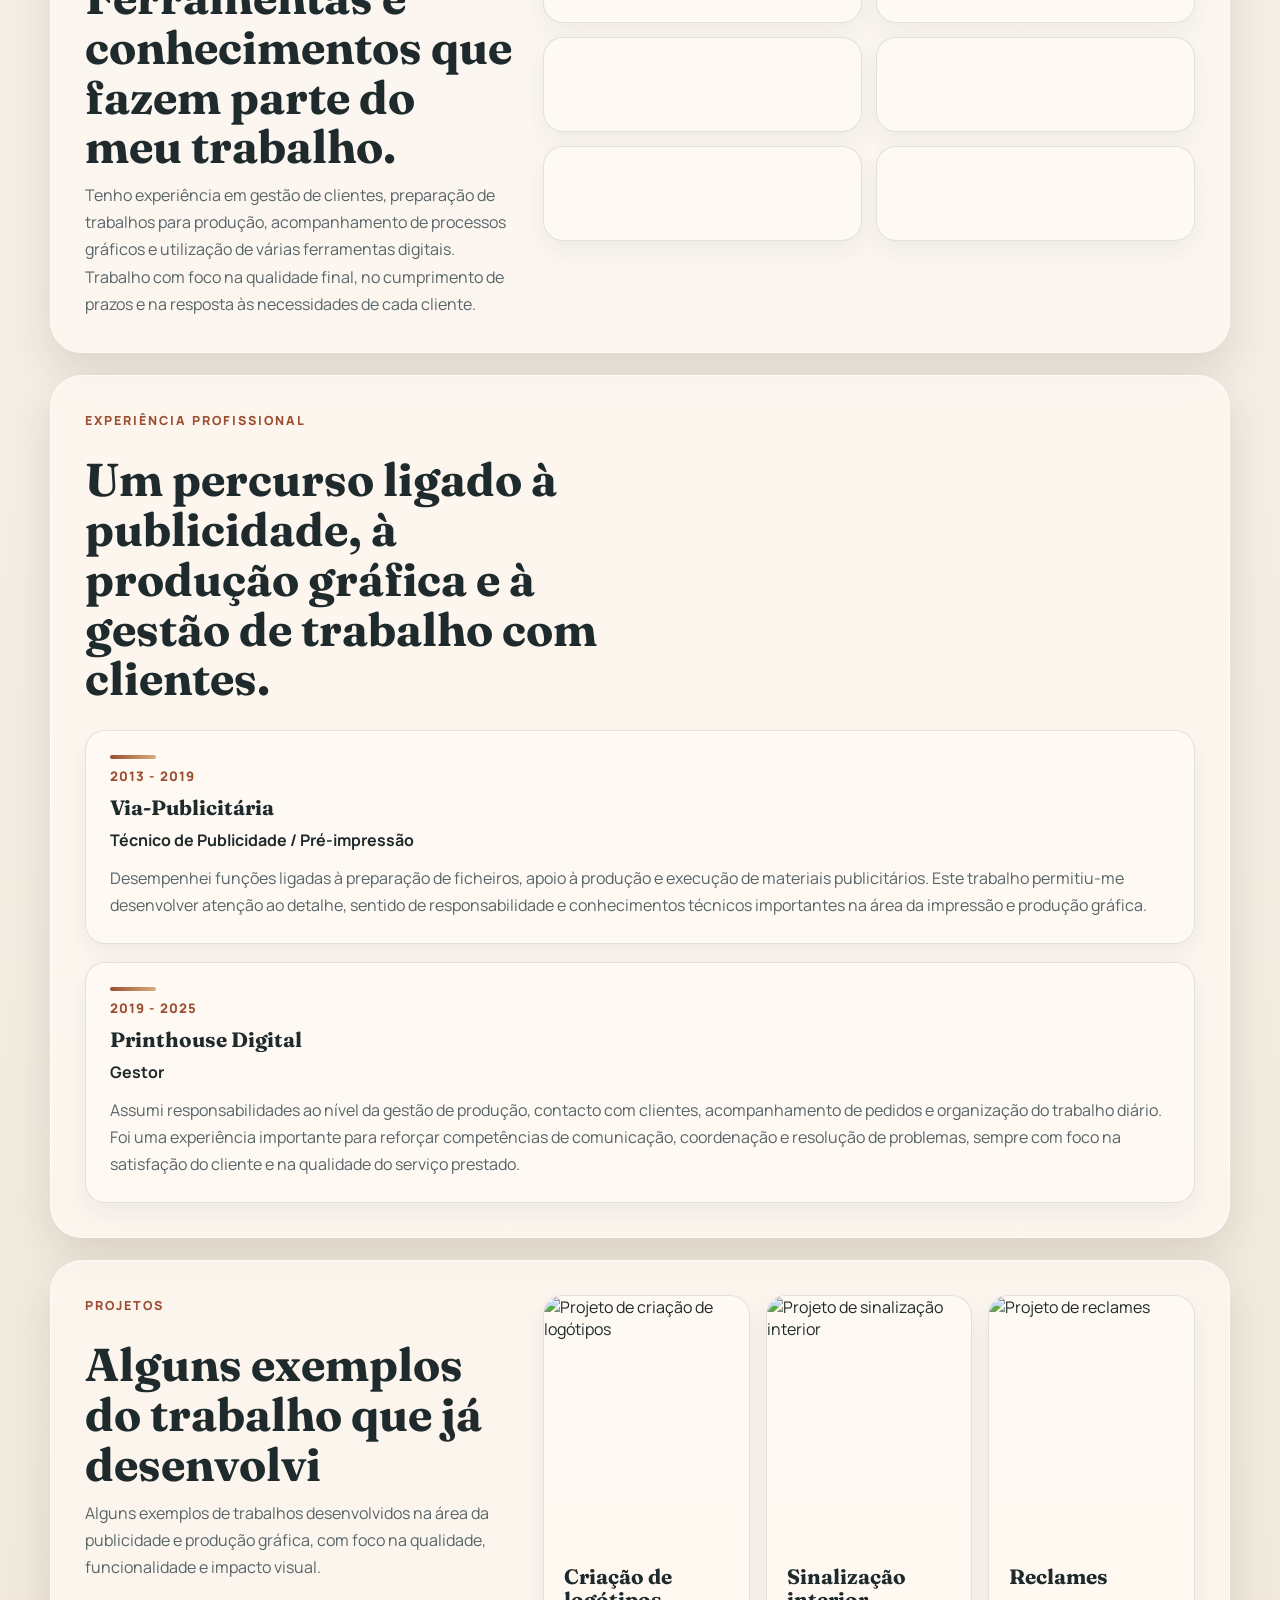
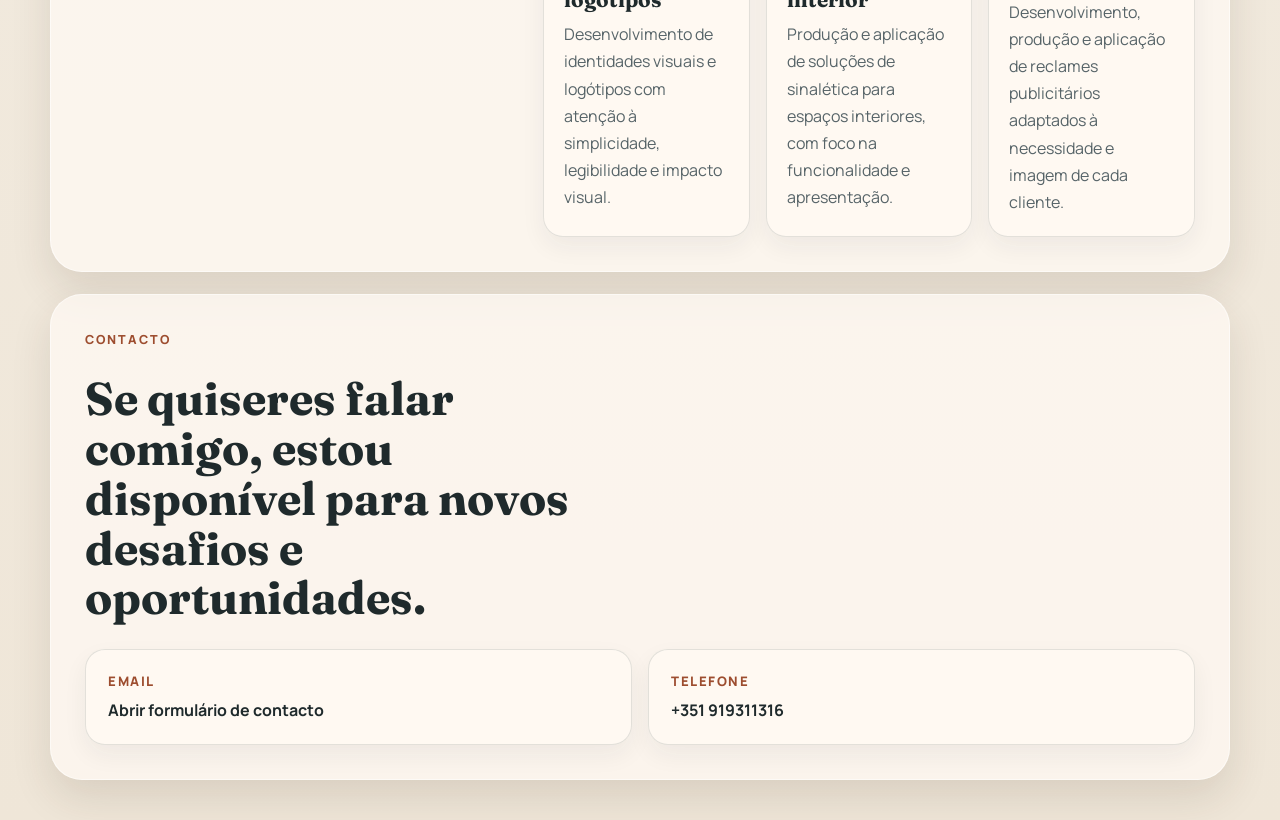
==== commit cc970e0a: "commit" ====
--- a/code/index.html
+++ b/code/index.html
@@ -1,42 +1,32 @@
 <!DOCTYPE html>
 <html lang="pt">
 <head>
-    <!-- Definições básicas do documento -->
     <meta charset="UTF-8">
     <meta name="viewport" content="width=device-width, initial-scale=1.0">
-
-    <!-- Descrição da página para motores de pesquisa -->
     <meta name="description" content="Portefólio pessoal de Ricardo Dantas">
-
-    <!-- Título da página apresentado no separador do navegador -->
     <title>Ricardo Dantas | Portefólio</title>
 
-    <!-- Ligação antecipada aos servidores das fontes Google para melhor desempenho -->
+    <!-- Fontes -->
     <link rel="preconnect" href="https://fonts.googleapis.com">
     <link rel="preconnect" href="https://fonts.gstatic.com" crossorigin>
-
-    <!-- Importação das fontes utilizadas no site -->
     <link href="https://fonts.googleapis.com/css2?family=Fraunces:wght@500;600;700&family=Manrope:wght@400;500;700;800&display=swap" rel="stylesheet">
-
-    <!-- Ligação ao ficheiro CSS principal -->
     <link rel="stylesheet" href="principal.css">
 
-    <!-- Ícone apresentado no separador do navegador -->
+    <!-- Favicon -->
     <link rel="icon" href="Favicon/favicon-32x32.png" type="image/png">
 </head>
+
 <body>
-    <!-- Botão flutuante para voltar ao topo da página -->
+    <!-- Botão topo -->
     <a href="#inicio" class="botao-topo">⬆</a>
 
-    <!-- Contentor geral da página -->
     <div class="pagina">
 
-        <!-- Menu de navegação principal -->
+        <!-- Menu -->
         <nav class="menu">
-            <!-- Nome / logótipo textual com ligação ao início -->
             <a href="#inicio" class="logo">Ricardo Dantas</a>
 
-            <!-- Ligações de navegação entre secções da página -->
+            <!-- Links -->
             <div class="menu-links">
                 <a href="#sobre">Sobre</a>
                 <a href="#competencias">Competências</a>
@@ -46,39 +36,35 @@
             </div>
         </nav>
 
-        <!-- Cabeçalho principal da página -->
+       
         <header class="topo">
-            <!-- Secção hero / apresentação inicial -->
+            
             <section id="inicio" class="hero">
                 
-                <!-- Bloco de texto principal de apresentação -->
+                <!-- Texto principal -->
                 <div class="hero-texto">
                     <p class="rotulo">Publicidade • Produção gráfica • Desenvolvimento Web</p>
                     
-                    <!-- Título principal da página -->
-                    <h1>Rigor, experiência e foco na qualidade.</h1>
+                    <h1>Publicidade, design e produção com atenção ao detalhe.</h1>
                     
-                    <!-- Pequena apresentação pessoal -->
                     <p class="descricao-hero">
                        Trabalho nas áreas da publicidade, produção gráfica e desenvolvimento web,
                      com foco em soluções práticas, boa execução e atenção ao detalhe.
                     </p>
 
-                    <!-- Botões de ação heros -->
+                    <!-- Botões -->
                     <div class="hero-botoes">
                         <a href="contactos.html" class="botao botao-falar">Falar comigo</a>
                         <a href="#experiencia" class="botao botao-experiencia">Ver experiência</a>
                     </div>
                 </div>
 
-                <!-- Lado direito da hero com fotografia e informação rápida -->
+                <!-- Imagem + info -->
                 <div class="hero-lado">
-                    <!-- Fotografia principal -->
                     <div class="foto-principal">
                         <img src="Imagens/eu1.jpeg" alt="Fotografia de Ricardo Dantas">
                     </div>
 
-                    <!-- Cartão com informação resumida -->
                     <div class="cartao-info">
                         <strong>Base</strong>
                         <span>Aveiro, Portugal</span>
@@ -89,10 +75,10 @@
             </section>
         </header>
 
-        <!-- Conteúdo principal do site -->
+        <!-- Conteúdo -->
         <main>
 
-            <!-- Secção Sobre mim -->
+            <!-- Sobre -->
             <section id="sobre" class="secao">
                 <div class="cabecalho-secao">
                     <p class="rotulo">Sobre mim</p>
@@ -100,7 +86,7 @@
                 </div>
 
                 <div class="grelha-sobre">
-                    <!-- Texto descritivo sobre o perfil profissional -->
+                    <!-- Texto -->
                     <div class="texto-sobre">
                         <p>
                             Ao longo do meu percurso profissional ganhei experiência nas áreas da publicidade,
@@ -116,7 +102,7 @@
                         </p>
                     </div>
 
-                    <!-- Pequenos cartões com resumo do perfil e objetivo -->
+                    <!-- Cartões -->
                     <div class="grelha-mini-cartoes">
                         <article class="mini-cartao">
                             <h3>Perfil</h3>
@@ -131,10 +117,10 @@
                 </div>
             </section>
 
-            <!-- Secção de competências -->
+            <!-- Competências -->
             <section id="competencias" class="secao">
                 <div class="bloco-lateral">
-                    <!-- Texto introdutório da secção -->
+                    <!-- Texto -->
                     <div class="cabecalho-secao lateral">
                         <p class="rotulo">Competências</p>
                         <h2>Ferramentas e conhecimentos que fazem parte do meu trabalho.</h2>
@@ -146,7 +132,7 @@
                         </p>
                     </div>
 
-                    <!-- Grelha com as competências -->
+                    <!-- Lista -->
                     <div class="grelha-competencias">
                         <div class="cartao-competencia illustrator"><span></span></div>
                         <div class="cartao-competencia photoshop"><span></span></div>
@@ -158,14 +144,14 @@
                 </div>
             </section>
 
-            <!-- Secção de experiência profissional -->
+            <!-- Experiência -->
             <section id="experiencia" class="secao">
                 <div class="cabecalho-secao">
                     <p class="rotulo">Experiência profissional</p>
                     <h2>Um percurso ligado à publicidade, à produção gráfica e à gestão de trabalho com clientes.</h2>
                 </div>
 
-                <!-- Cartões com experiências profissionais -->
+                <!-- Cartões -->
                 <div class="grelha-experiencia">
                     <article class="cartao-experiencia">
                         <span class="periodo">2013 - 2019</span>
@@ -193,10 +179,10 @@
                 </div>
             </section>
 
-            <!-- Secção de projetos -->
+            <!-- Projetos -->
             <section id="projetos" class="secao">
                 <div class="bloco-lateral">
-                    <!-- Texto introdutório da secção -->
+                    <!-- Texto -->
                     <div class="cabecalho-secao lateral texto-projetos">
                         <p class="rotulo">Projetos</p>
                         <h2>Alguns exemplos do trabalho que já desenvolvi</h2>
@@ -205,7 +191,7 @@
                         </p>
                     </div>
 
-                    <!-- Grelha com os projetos apresentados -->
+                    <!-- Lista -->
                     <div class="grelha-projetos">
                         <article class="cartao-projeto-elegance">
                             <img src="Imagens/logos.png" alt="Projeto de criação de logótipos">
@@ -234,14 +220,14 @@
                 </div>
             </section>
 
-            <!-- Secção de contacto -->
+            <!-- Contacto -->
             <section id="contacto" class="secao">
                 <div class="cabecalho-secao">
                     <p class="rotulo">Contacto</p>
                     <h2>Se quiseres falar comigo, estou disponível para novos desafios e oportunidades.</h2>
                 </div>
 
-                <!-- Opções rápidas de contacto -->
+                <!-- Opções -->
                 <div class="grelha-contacto">
                     <a href="contactos.html" class="cartao-contacto">
                         <span>Email</span>
@@ -256,6 +242,5 @@
             </section>
         </main>
     </div>
-
 </body>
 </html>
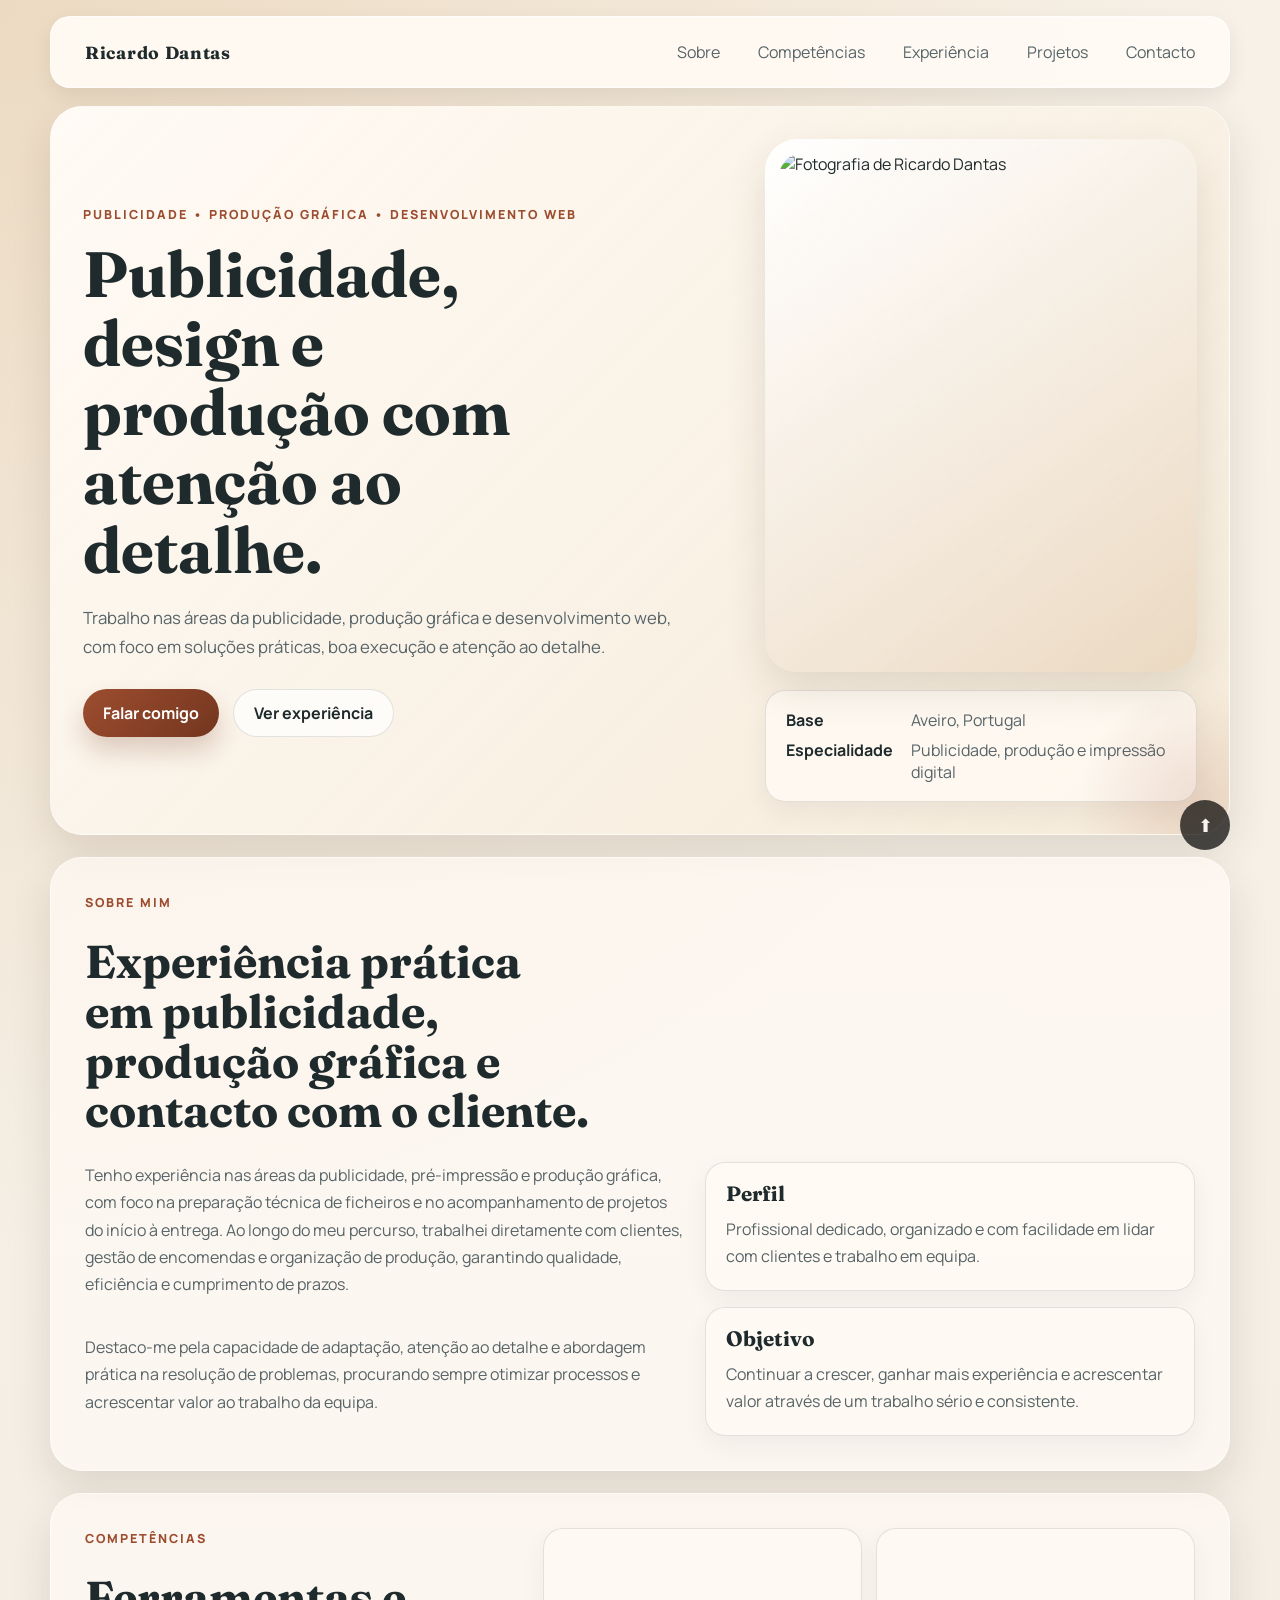
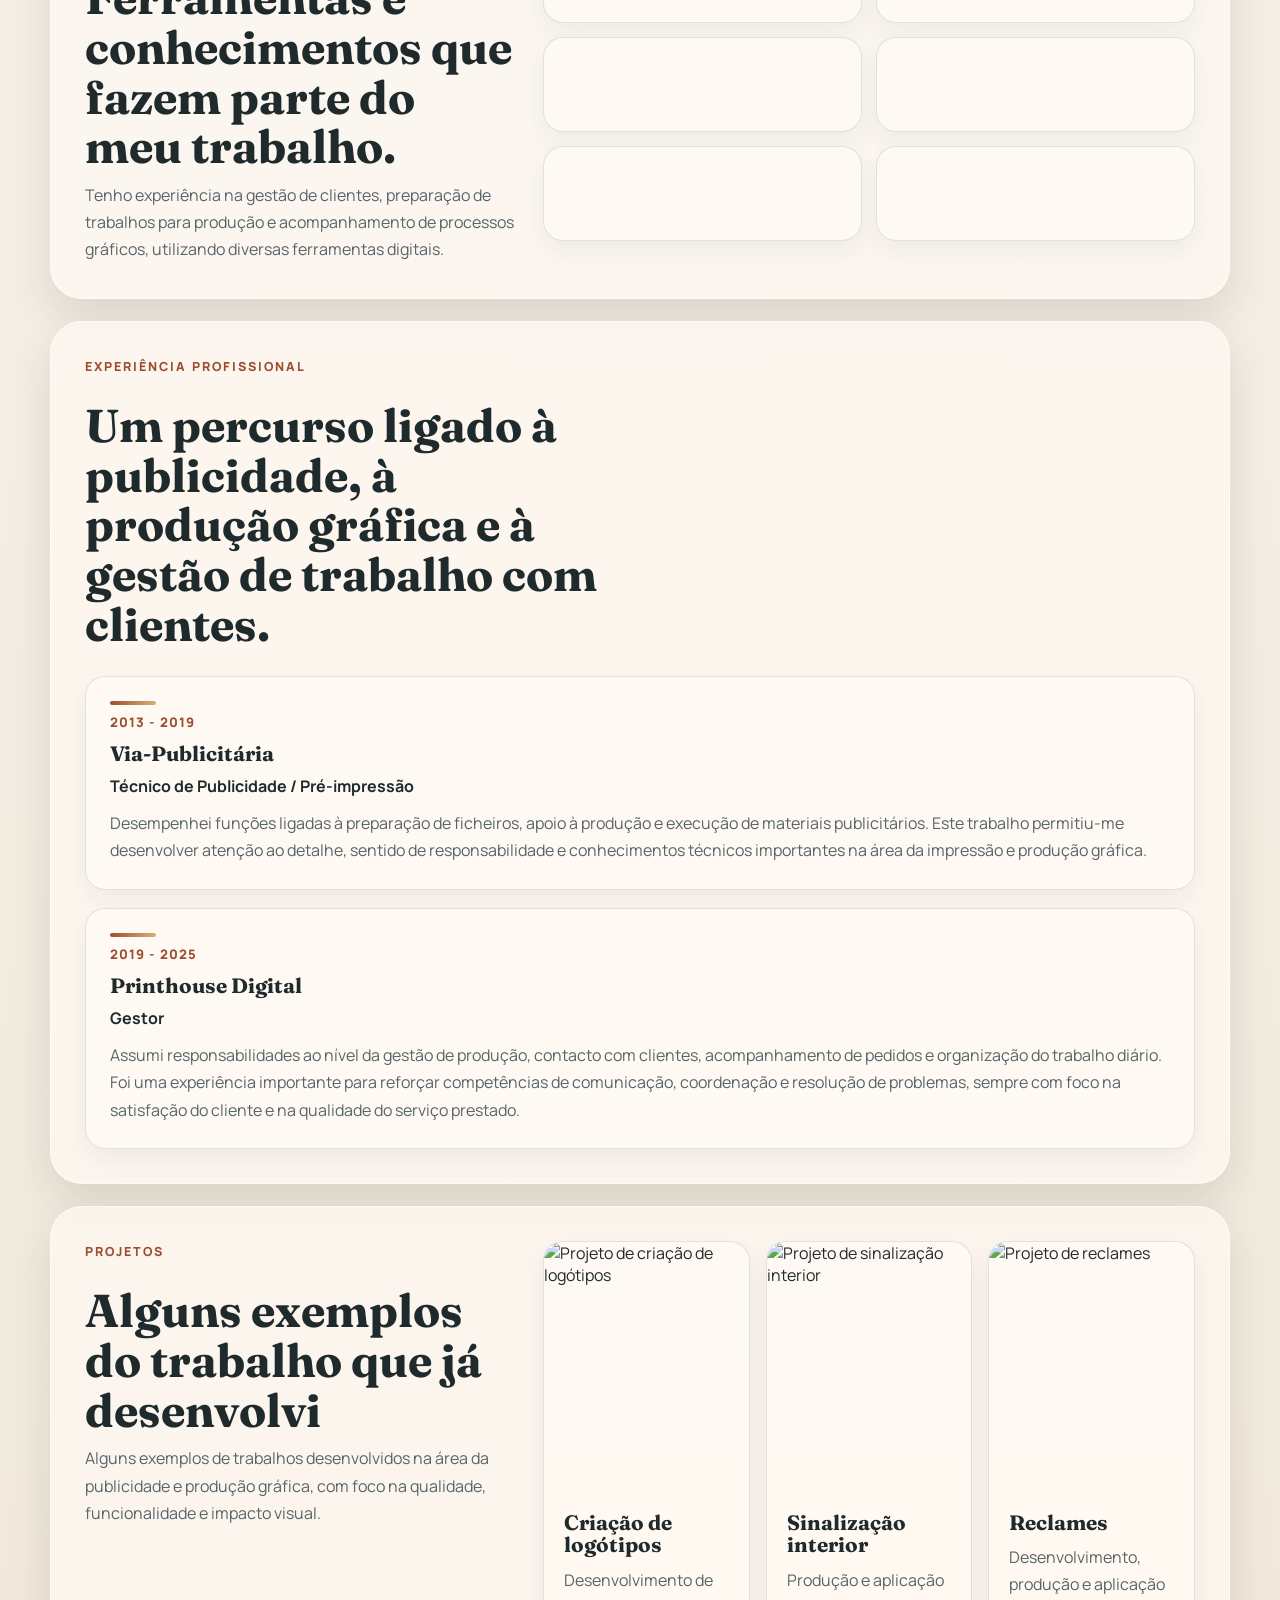
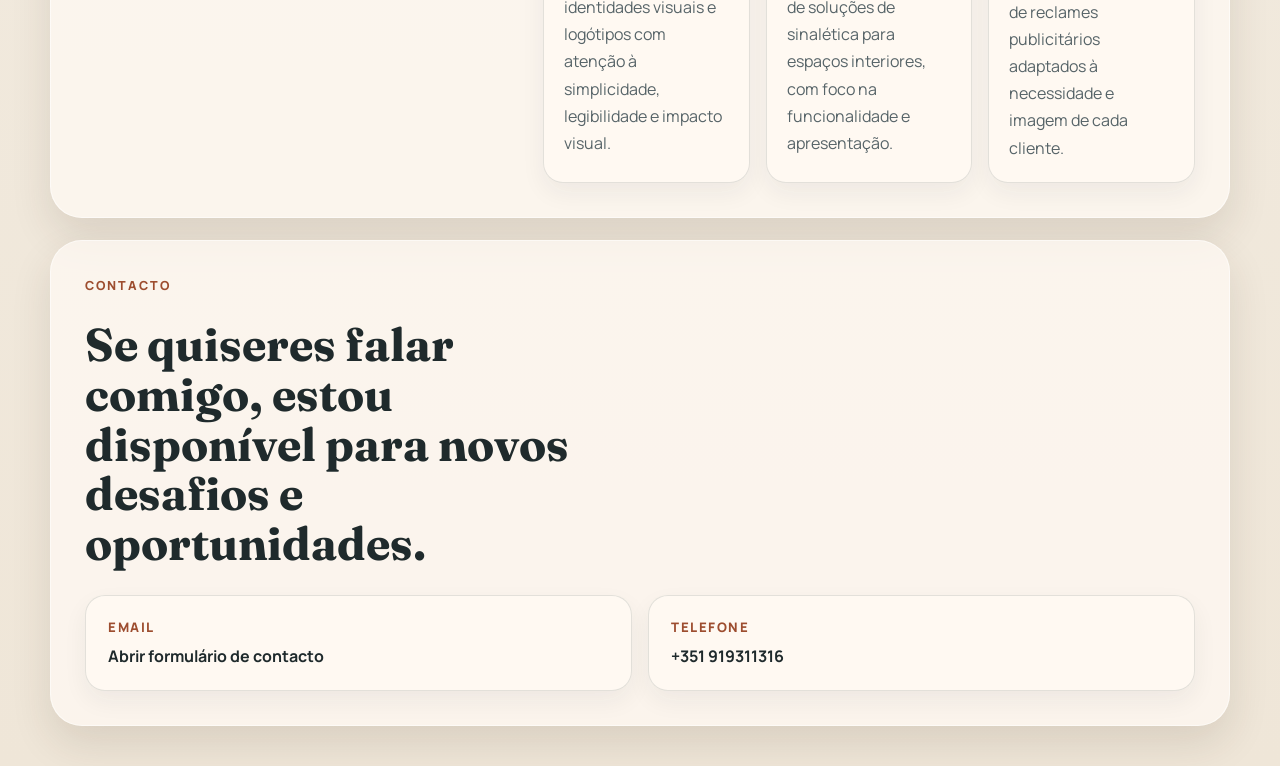
==== commit 8ac776a6: "commit" ====
--- a/code/index.html
+++ b/code/index.html
@@ -89,16 +89,14 @@
                     <!-- Texto -->
                     <div class="texto-sobre">
                         <p>
-                            Ao longo do meu percurso profissional ganhei experiência nas áreas da publicidade,
-                            pré-impressão, produção gráfica e atendimento ao cliente. Já trabalhei tanto na
-                            parte técnica da preparação de ficheiros como no contacto direto com clientes,
-                            acompanhamento de encomendas e organização do trabalho em produção.
-                        </p>
-                        <p>
-                            Gosto de manter tudo bem organizado, cumprir prazos e encontrar soluções práticas
-                            para cada necessidade. Tenho facilidade em adaptar-me a diferentes desafios e procuro
-                            sempre aprender mais para evoluir profissionalmente e contribuir de forma positiva
-                            para a equipa.
+                             Tenho experiência nas áreas da publicidade, pré-impressão e produção gráfica, 
+                             com foco na preparação técnica de ficheiros e no acompanhamento de projetos do início à entrega.
+                             Ao longo do meu percurso, trabalhei diretamente com clientes, gestão de encomendas e organização de produção,
+                             garantindo qualidade, eficiência e cumprimento de prazos.
+                        </p>
+                        <p>
+                            Destaco-me pela capacidade de adaptação, atenção ao detalhe e abordagem prática na resolução de problemas, 
+                            procurando sempre otimizar processos e acrescentar valor ao trabalho da equipa.
                         </p>
                     </div>
 
@@ -125,10 +123,8 @@
                         <p class="rotulo">Competências</p>
                         <h2>Ferramentas e conhecimentos que fazem parte do meu trabalho.</h2>
                         <p>
-                            Tenho experiência em gestão de clientes, preparação de trabalhos para produção,
-                            acompanhamento de processos gráficos e utilização de várias ferramentas digitais.
-                            Trabalho com foco na qualidade final, no cumprimento de prazos e na resposta às
-                            necessidades de cada cliente.
+                            Tenho experiência na gestão de clientes, preparação de trabalhos para produção e acompanhamento de processos gráficos, 
+                            utilizando diversas ferramentas digitais.
                         </p>
                     </div>
 
--- a/code/principal.css
+++ b/code/principal.css
@@ -1,6 +1,4 @@
-/* VARIÁVEIS GLOBAIS
- Cores, sombras, raios e largura máxima do layout*/
-
+/* Variáveis globais */
 :root {
     --cor-fundo: #f3ede3;
     --cor-superficie: rgba(255, 250, 244, 0.8);
@@ -17,9 +15,7 @@
     --largura-maxima: 1180px;
 }
 
-/* REGRAS GERAIS
-Reset básico e estilos globais */
-
+/* Estilos base */
 * {
     box-sizing: border-box;
 }
@@ -50,8 +46,7 @@
     scroll-margin-top: 110px;
 }
 
-/* ESTRUTURA GERAL DA PÁGINA */
-
+/* Estrutura geral */
 .pagina {
     width: min(calc(100% - 32px), var(--largura-maxima));
     margin: 16px auto 40px;
@@ -74,7 +69,7 @@
         #fff;
 }
 
-/* Efeito decorativo no canto inferior direito do topo */
+/* Elemento decorativo do topo */
 .topo::after {
     content: "";
     position: absolute;
@@ -98,8 +93,7 @@
     animation: aparecer 0.8s ease both;
 }
 
-/* MENU DE NAVEGAÇÃO*/
-
+/* Menu */
 .menu {
     display: flex;
     align-items: center;
@@ -116,7 +110,6 @@
     box-shadow: 0 8px 20px rgba(0, 0, 0, 0.08);
 }
 
-/* Nome/logótipo no menu */
 .logo {
     font-family: "Fraunces", serif;
     font-size: 1.1rem;
@@ -128,7 +121,6 @@
     transition: background-color 0.25s ease, color 0.25s ease, transform 0.25s ease;
 }
 
-/* Área dos links do menu */
 .menu-links {
     display: flex;
     flex-wrap: wrap;
@@ -140,7 +132,6 @@
     transition: background-color 0.25s ease, color 0.25s ease, transform 0.25s ease;
 }
 
-/* Estilo de cada link do menu */
 .menu-links a {
     padding: 10px 14px;
     border-radius: 999px;
@@ -149,21 +140,18 @@
     transition: background-color 0.25s ease, color 0.25s ease, transform 0.25s ease;
 }
 
-/* Efeitos hover/focus no logótipo e links */
+/* Interações do menu */
 .logo:hover,
 .menu-links a:hover,
 .menu-links a:focus-visible {
     color: var(--cor-texto);
-    background-color: rgba(255, 255, 255, 0.9);
+    background-color: #efe6d8;
     transform: translateY(-1px) scale(1.03);
-}
-
-.logo:hover {
-    background-color: #efe6d8;
-}
-
-/*TIPOGRAFIA E TEXTOS */
-
+    transition: 0.25s ease;
+}
+
+
+/* Tipografia */
 .rotulo {
     margin: 0 0 14px;
     font-size: 0.78rem;
@@ -201,9 +189,7 @@
     color: var(--cor-texto-suave);
 }
 
-/* SECÇÃO HERO / APRESENTAÇÃO INICIAL*/
-
-
+/* Hero */
 .hero {
     display: grid;
     grid-template-columns: minmax(0, 1.2fr) minmax(280px, 0.8fr);
@@ -211,14 +197,12 @@
     align-items: center;
 }
 
-/* Texto descritivo da área principal */
 .descricao-hero {
     max-width: 60ch;
     margin-top: 20px;
     font-size: 1.05rem;
 }
 
-/* Área dos botões principais */
 .hero-botoes {
     display: flex;
     flex-wrap: wrap;
@@ -226,7 +210,7 @@
     margin-top: 28px;
 }
 
-/* Estilo base dos botões */
+/* Botões */
 .botao,
 .botao-falar {
     display: inline-flex;
@@ -240,32 +224,28 @@
     transition: transform 0.25s ease, box-shadow 0.25s ease, background-color 0.25s ease;
 }
 
-/* Efeito ao passar o rato / navegar com teclado */
 .botao:hover,
 .botao:focus-visible {
     transform: translateY(-2px) scale(1.03);
 }
 
-/* Botão principal */
 .botao-falar {
     color: #fff;
     background: linear-gradient(135deg, var(--cor-marca), var(--cor-marca-escura));
     box-shadow: 0 14px 24px rgba(115, 54, 31, 0.22);
 }
 
-/* Botão secundário */
 .botao-experiencia {
     border: 1px solid var(--cor-linha);
     background: rgba(255, 255, 255, 0.7);
 }
 
-/* Lado direito da hero */
+/* Imagem principal */
 .hero-lado {
     display: grid;
     gap: 18px;
 }
 
-/* Moldura da imagem principal */
 .foto-principal {
     padding: 14px;
     border-radius: 32px;
@@ -281,8 +261,7 @@
     border-radius: 24px;
 }
 
-/* CARTÕES */
-
+/* Cartões */
 .cartao-info,
 .mini-cartao,
 .cartao-experiencia,
@@ -296,7 +275,6 @@
     box-shadow: 0 10px 24px rgba(31, 42, 44, 0.06);
 }
 
-/* Cartão de informação rápida na hero */
 .cartao-info {
     display: grid;
     grid-template-columns: auto 1fr;
@@ -312,8 +290,7 @@
     color: var(--cor-texto-suave);
 }
 
-/* CABEÇALHOS DAS SECÇÕES*/
-
+/* Cabeçalhos das secções */
 .cabecalho-secao {
     display: grid;
     gap: 10px;
@@ -324,7 +301,6 @@
     max-width: 58ch;
 }
 
-/* Estrutura com texto lateral e conteúdo ao lado */
 .bloco-lateral {
     display: grid;
     grid-template-columns: minmax(240px, 0.8fr) minmax(0, 1.2fr);
@@ -338,19 +314,14 @@
     top: 90px;
 }
 
-/* SECÇÃO SOBRE*/
-
+/* Sobre */
 .grelha-sobre {
     display: grid;
     grid-template-columns: minmax(0, 1.1fr) minmax(280px, 0.9fr);
     gap: 20px;
 }
 
-.texto-sobre {
-    display: grid;
-    gap: 16px;
-}
-
+.texto-sobre,
 .grelha-mini-cartoes {
     display: grid;
     gap: 16px;
@@ -369,9 +340,7 @@
     margin-top: 10px;
 }
 
-/* SECÇÃO COMPETÊNCIAS */
-
-
+/* Competências */
 .grelha-competencias {
     display: grid;
     grid-template-columns: repeat(2, minmax(0, 1fr));
@@ -379,7 +348,6 @@
     align-content: start;
 }
 
-/* Cartões com logos/competências */
 .cartao-competencia {
     display: flex;
     align-items: center;
@@ -388,7 +356,7 @@
     padding: 18px 20px;
     text-align: center;
     color: #ffffff;
-    background-size: cover;
+    background-size: contain;
     background-position: center;
     background-repeat: no-repeat;
     position: relative;
@@ -396,7 +364,6 @@
     transition: transform 0.25s ease, box-shadow 0.25s ease;
 }
 
-/* Camada decorativa/overlay */
 .cartao-competencia::before {
     content: "";
     position: absolute;
@@ -409,13 +376,7 @@
     box-shadow: 0 16px 28px rgba(31, 42, 44, 0.08);
 }
 
-.cartao-competencia span {
-    position: relative;
-    z-index: 1;
-    font-weight: 700;
-}
-
-/* Imagens de fundo para cada competência */
+/* Imagens das competências */
 .illustrator {
     background-image: url("Imagens/illustrator.png");
 }
@@ -440,8 +401,7 @@
     background-image: url("Imagens/java.png");
 }
 
-/* SECÇÃO EXPERIÊNCIA  */
-
+/* Experiência */
 .grelha-experiencia {
     display: grid;
     gap: 18px;
@@ -457,7 +417,6 @@
     transform: translateY(-4px) scale(1.1);
 }
 
-/* Linha decorativa no topo do cartão */
 .cartao-experiencia::before {
     content: "";
     position: absolute;
@@ -469,7 +428,6 @@
     background: linear-gradient(90deg, var(--cor-marca), var(--cor-destaque));
 }
 
-/* Período temporal da experiência */
 .periodo {
     display: inline-block;
     margin-top: 12px;
@@ -481,7 +439,6 @@
     font-size: 0.82rem;
 }
 
-/* Cargo desempenhado */
 .cargo {
     margin-top: 8px;
     margin-bottom: 10px;
@@ -489,9 +446,7 @@
     font-weight: 700;
 }
 
-
-/* SECÇÃO PROJETOS */
-
+/* Projetos */
 .grelha-projetos {
     display: grid;
     grid-template-columns: repeat(3, minmax(0, 1fr));
@@ -507,25 +462,19 @@
     transition: transform 0.28s ease, box-shadow 0.28s ease;
 }
 
-/* Efeito hover nos cartões de projeto */
-
 .cartao-projeto-elegance:hover,
 .cartao-projeto:hover {
     transform: translateY(-6px) scale(1.1);
     box-shadow: 0 20px 36px rgba(31, 42, 44, 0.12);
 }
 
-/* Imagens dos projetos */
-
 .cartao-projeto-elegance img,
 .cartao-projeto img {
     width: 100%;
     height: 250px;
-    object-fit: cover;
+    object-fit: contain;
     object-position: 55% center;
 }
-
-/* Texto interno dos projetos */
 
 .texto-projeto {
     display: grid;
@@ -533,15 +482,12 @@
     padding: 20px;
 }
 
-/* SECÇÃO CONTACTO */
-
+/* Contacto */
 .grelha-contacto {
     display: grid;
     grid-template-columns: repeat(2, minmax(0, 1fr));
     gap: 16px;
 }
-
-/* Cartões clicáveis de contacto */
 
 .cartao-contacto {
     display: grid;
@@ -569,8 +515,7 @@
     transform: translateY(-3px) scale(1.03);
 }
 
-/* BOTÃO FIXO PARA VOLTAR AO TOPO*/
-
+/* Botão voltar ao topo */
 .botao-topo {
     position: fixed;
     bottom: 50px;
@@ -597,8 +542,7 @@
     color: #000;
 }
 
- /* ANIMAÇÃO DE ENTRADA*/
-
+/* Animação */
 @keyframes aparecer {
     from {
         opacity: 0;
@@ -611,8 +555,7 @@
     }
 }
 
-/*  RESPONSIVIDADE - TABLET */
-
+/* Responsividade - tablet */
 @media (max-width: 960px) {
     .hero,
     .grelha-sobre,
@@ -636,52 +579,25 @@
     }
 }
 
-/* RESPONSIVIDADE - TELEMÓVEL*/
-
+/* Responsividade - telemóvel */
 @media (max-width: 720px) {
-    .pagina {
-        width: min(calc(100% - 20px), var(--largura-maxima));
-        margin-top: 10px;
-    }
-
-    .topo,
-    .secao {
-        padding: 20px;
-        border-radius: 24px;
-    }
-
     .menu {
         padding: 12px 14px;
     }
 
-    h1 {
-        max-width: 100%;
-        font-size: clamp(2.2rem, 12vw, 3.4rem);
-    }
-
-    h2 {
-        max-width: 100%;
-    }
-
-    .hero {
-        grid-template-columns: 1fr;
-    }
-
-    .hero-botoes {
-        flex-direction: column;
-    }
-
-    .botao {
-        width: 100%;
-    }
-
-    .grelha-competencias,
-    .grelha-contacto {
-        grid-template-columns: 1fr;
-    }
-
-    .cartao-projeto
-    .cartao-projeto-elegance img {
-        height: 200px;
-    }
-}
+    .menu-links {
+        display: flex;
+        flex-wrap: wrap;
+        justify-content: center;
+        gap: 8px;
+        overflow-x: visible;
+        white-space: normal;
+        padding: 8px 0;
+        font-size: 0.85rem;
+    }
+
+    .menu-links a {
+        padding: 8px 10px;
+        text-align: center;
+    }
+}
